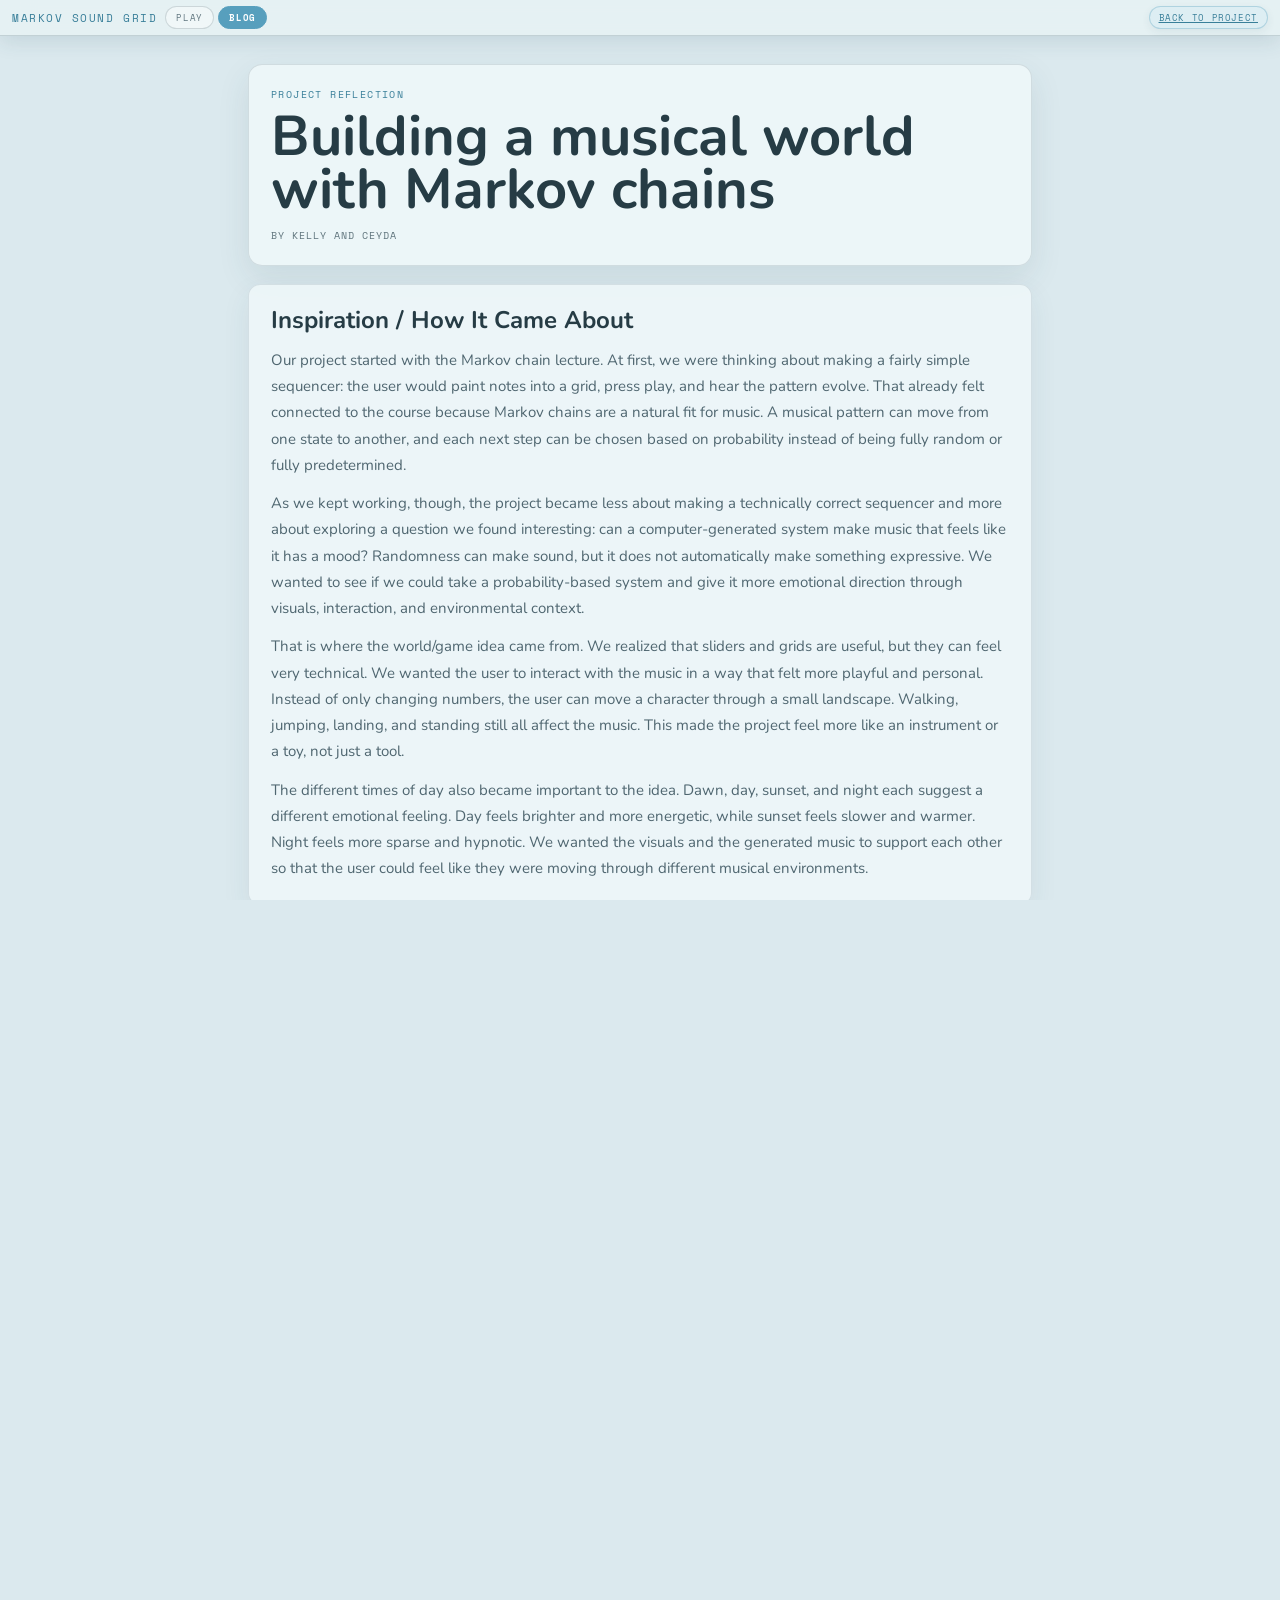
==== blog.html @ ca5027e6 "Blog Section Added" ====
<!DOCTYPE html>
<html lang="en">
<head>
<meta charset="UTF-8">
<meta name="viewport" content="width=device-width, initial-scale=1.0">
<title>Blog | Markov Sound Grid</title>
<link rel="preconnect" href="https://fonts.googleapis.com">
<link rel="preconnect" href="https://fonts.gstatic.com" crossorigin>
<link href="https://fonts.googleapis.com/css2?family=Nunito:wght@600;700;800&family=Space+Mono:wght@400;700&display=swap" rel="stylesheet">
<link rel="stylesheet" href="styles.css">
<style>
  body{min-height:100vh}
  .blog-shell{width:min(820px,100%);margin:0 auto;padding:28px 18px 42px}
  .blog-hero{padding:22px;border:1px solid rgba(36,66,80,.14);border-radius:14px;background:rgba(238,247,249,.92);box-shadow:0 12px 32px rgba(35,75,90,.1)}
  .blog-kicker{font-family:var(--mono);font-size:10px;letter-spacing:.14em;text-transform:uppercase;color:#397f99}
  .blog-hero h1{margin-top:8px;font-size:clamp(30px,6vw,56px);line-height:.95;color:var(--text)}
  .blog-byline{margin-top:12px;font-family:var(--mono);font-size:10px;letter-spacing:.1em;text-transform:uppercase;color:#60757d}
  .blog-layout{margin-top:18px}
  .blog-article{display:grid;gap:14px}
  .blog-card{border:1px solid rgba(36,66,80,.12);border-radius:12px;background:rgba(238,247,249,.9);padding:22px;box-shadow:0 10px 28px rgba(35,75,90,.08)}
  .blog-card h2{font-size:24px;line-height:1.15;color:#263c45;margin-bottom:12px}
  .blog-card p{font-size:15px;line-height:1.75;color:#4f6670;margin-top:12px}
  .blog-card p:first-of-type{margin-top:0}
  .blog-callout{border-left:4px solid var(--accent);padding:13px 15px;margin-top:14px;border-radius:8px;background:rgba(216,117,144,.08);color:#5b5360;font-size:14px;line-height:1.6}
  footer a{color:#397f99;text-decoration:none}
  footer a:hover{text-decoration:underline}
  @media(max-width:760px){
    .blog-shell{padding-top:18px}
    .blog-hero,.blog-card{padding:18px}
  }
</style>
</head>
<body>
<div id="app">
  <header>
    <div class="logo">markov sound grid</div>
    <nav class="top-nav" aria-label="Main navigation">
      <a class="nav-link" href="index.html">play</a>
      <a class="nav-link active" href="blog.html">blog</a>
    </nav>
    <div class="hdr-right">
      <a class="btn soft" href="index.html">back to project</a>
    </div>
  </header>

  <main class="blog-shell">
    <section class="blog-hero">
      <div class="blog-kicker">project reflection</div>
      <h1>Building a musical world with Markov chains</h1>
      <div class="blog-byline">by Kelly and Ceyda</div>
    </section>

    <div class="blog-layout">
      <article class="blog-article">
        <section class="blog-card" id="inspiration">
          <h2>Inspiration / How It Came About</h2>
          <p>Our project started with the Markov chain lecture. At first, we were thinking about making a fairly simple sequencer: the user would paint notes into a grid, press play, and hear the pattern evolve. That already felt connected to the course because Markov chains are a natural fit for music. A musical pattern can move from one state to another, and each next step can be chosen based on probability instead of being fully random or fully predetermined.</p>
          <p>As we kept working, though, the project became less about making a technically correct sequencer and more about exploring a question we found interesting: can a computer-generated system make music that feels like it has a mood? Randomness can make sound, but it does not automatically make something expressive. We wanted to see if we could take a probability-based system and give it more emotional direction through visuals, interaction, and environmental context.</p>
          <p>That is where the world/game idea came from. We realized that sliders and grids are useful, but they can feel very technical. We wanted the user to interact with the music in a way that felt more playful and personal. Instead of only changing numbers, the user can move a character through a small landscape. Walking, jumping, landing, and standing still all affect the music. This made the project feel more like an instrument or a toy, not just a tool.</p>
          <p>The different times of day also became important to the idea. Dawn, day, sunset, and night each suggest a different emotional feeling. Day feels brighter and more energetic, while sunset feels slower and warmer. Night feels more sparse and hypnotic. We wanted the visuals and the generated music to support each other so that the user could feel like they were moving through different musical environments.</p>
        </section>

        <section class="blog-card" id="design">
          <h2>High-Level Design</h2>
          <p>The project is built around two connected systems: a generative music sequencer and a small interactive world. The sequencer is the musical engine. It decides which beats, drum sounds, and notes happen over time. The world is the interaction layer. It gives the user a more physical and visual way to shape the sequencer.</p>
          <p>We planned the project in three main stages. The first stage was building the base sequencer. This included the grids, rows, columns, playhead, drum voices, melodic rows, and the basic probability rules. The second stage was giving the user direct control over the system. We added drawing, erasing, biasing, and sliders for parameters like chaos, density, repeat, and smoothness. The third stage was adding the game world, where movement could become another form of musical input.</p>
          <p>The grid interface is meant to make the logic visible. Each row represents a different sound, such as kick, snare, hi-hat, clap, high melody, or low melody. Each column represents a step in time. When the playhead moves across the grid, the user can see which cells are triggering sound. This was important because generative systems can feel confusing if the user cannot tell why something is happening.</p>
          <p>We also included an interference pattern section because the project uses two grids running at different lengths. Grid A runs at 16 steps, while Grid B can run at a different number of steps. When two patterns move at different rates, they line up in changing ways. This creates rhythmic interference, almost like two waves crossing each other. We wanted the user to see that relationship visually instead of only hearing it.</p>
          <p>The Strudel preview gives another way to understand the musical output. Since Strudel is often used for pattern-based music, showing a small generated note pattern helps connect our visual grid to a more code-based representation of music.</p>
        </section>

        <section class="blog-card" id="implementation">
          <h2>Implementation</h2>
          <p>The main sequencer has two grids. Grid A is the main 16-step grid, and Grid B has a variable length. Each grid stores information about which cells are active, which cells have bias, what pitches are assigned to melodic cells, and how strong each note should be. The rows are tied to musical roles: some are percussion rows, and some are pitched rows.</p>
          <p>The percussion sounds are generated with browser audio. Instead of relying only on pre-recorded loops, the project creates drum-like sounds using oscillators, noise, filters, gain envelopes, and distortion. This gave us more control over the sound palettes. The different kits, like analog, 808, dust, metal, and bit, change the character of the percussion.</p>
          <p>The melodic part uses chord data and pitch sets. Each chord has notes for a pad sound, a high melody scale, and a low melody scale. The chord progression moves using a small transition table. This is one of the places where the Markov chain idea shows up most clearly: each chord has probabilities for what chord might come next. Because of that, the progression has variation, but it still stays within a musical structure.</p>
          <p>The grid evolution is also probability-based. A cell can stay active, turn off, or become active based on parameters like density, repeat, smoothness, chaos, row pull, and bias. Density controls how full the pattern tends to be. Repeat makes active cells more likely to continue. Smoothness helps neighboring cells influence each other, which makes patterns feel less jumpy. Chaos adds randomness so the pattern can keep changing. Bias gives the user a way to push certain areas of the grid without directly forcing every note.</p>
          <p>The game world sits on top of this musical system. The player has a position, velocity, jump state, direction, and movement state. The player's x-position maps to a column in Grid A, and their location in the world maps to a row. When the player moves, the game paints probability into the sequencer. When the player lands, it creates a stronger accent. When the player stands still, nearby notes can slowly fade. This means the character is not just decorative. It is another way of composing.</p>
          <p>The time-of-day system changes both the visuals and the music. Each time of day has its own sky colors, ground colors, environmental effects, and target music settings. When the user switches from dawn to night, for example, the scene changes visually, but the tempo, density, chaos, repeat, and smoothness also shift. This helped us connect the emotional tone of the visuals with the emotional tone of the sound.</p>
        </section>

        <section class="blog-card" id="challenges">
          <h2>Challenges</h2>
          <p>One of the biggest challenges was making random probabilities sound like music instead of noise. A purely random rhythm can become chaotic very quickly. It might be interesting for a few seconds, but it usually does not feel intentional. We had to add enough structure so the system had a sense of rhythm and continuity.</p>
          <p>The repeat and smoothness controls were important for this. Repeat gives the system memory, so it does not completely forget the previous pattern every time it evolves. Smoothness makes nearby cells matter, which helps the pattern feel more connected. The chord system also helped because it kept the melody inside a limited musical world instead of allowing any note at any time.</p>
          <p>Another challenge was deciding how much control the user should have. If the system is too automatic, the user might feel like they are just watching it happen. If the system is too manual, then the Markov chain becomes less meaningful. We tried to keep both sides present. The user can paint, erase, bias, and move through the world, but the system still evolves on its own.</p>
          <p>The game interaction was also tricky to balance. We wanted movement to matter, but we did not want every tiny movement to destroy the rhythm. Walking paints into the grid slowly, landing creates a bigger change, and standing still creates a different kind of change. These different interaction types helped make the game feel connected to the music without making it completely unpredictable.</p>
          <p>Another challenge was making the interface readable. There are a lot of moving parts: two grids, playheads, probability levels, chord names, time-of-day controls, sliders, and the game world. We tried to organize the page so each part had a clear purpose. The grids show the pattern, the interference canvas shows the relationship between the grids, the controls shape the generation, and the world gives the user a playful way to interact.</p>
        </section>

        <section class="blog-card" id="learned">
          <h2>What We Learned</h2>
          <p>This project helped us understand that generative art is not just about randomness. Randomness is useful, but it needs constraints. The more important part is deciding what rules should guide the randomness. In our case, the rules came from rhythm, chord relationships, row roles, probability levels, and user movement.</p>
          <p>We also learned that interaction can make a generative system feel more personal. Even if the computer is deciding many of the exact notes, the user's actions still shape the result. Moving the character around makes the music feel less like something being produced by a machine alone and more like a collaboration between the user and the system.</p>
          <p>Another thing we learned is that visuals can change how generated music feels. The same kind of rhythm can feel different depending on whether the scene looks like dawn, day, sunset, or night. This made us think more about music as part of an environment instead of something separate from the interface.</p>
        </section>

        <section class="blog-card" id="usage">
          <h2>How To Use It / How It Works</h2>
          <p>To use the project, the user can press play to start the sequencer. The two grids will begin moving through their steps, triggering drums and notes based on the active cells. The user can draw on the grid to add notes, erase cells to remove notes, or use bias mode to influence how the pattern evolves.</p>
          <p>The sliders change the overall behavior of the generated music. Tempo controls speed. Chaos controls how unpredictable the evolution is. Density controls how many notes tend to appear. Repeat controls how much the pattern holds onto previous activity. Smoothness controls how connected the changes feel. The B ratio slider changes the length of Grid B, which changes the rhythmic relationship between the two grids. Coupling controls how much the two grids influence each other.</p>
          <p>The user can also interact with the world section using the arrow keys and spacebar. The character can walk left and right and jump. Different areas of the ground correspond to different musical rows. As the character moves, it paints probability into the sequencer. Landing creates stronger musical accents, and standing still can cause nearby sounds to slowly fade away.</p>
          <p>The time-of-day buttons change the atmosphere of the world. Dawn, day, sunset, and night each have different colors and different music settings. This lets the user quickly change the mood of the piece without needing to understand every technical parameter.</p>
        </section>

        <section class="blog-card" id="proud">
          <h2>What We Are Proud Of</h2>
          <p>We are proud that the project became more than a basic sequencer. It turned into an interactive music environment where the visuals, movement, probability, and sound all affect each other. The user is not just pressing play and listening. They can shape the pattern through direct editing and through movement.</p>
          <p>We are also proud of the way the project connects course concepts to something creative. Markov chains can feel abstract when they are only shown as diagrams or transition matrices. In this project, the same idea becomes something the user can hear and see. The probabilities are not just numbers. They become rhythms, melodies, and changes in mood.</p>
          <p>Another part we are proud of is the emotional direction of the project. Even though the music still sometimes sounds computer-generated, it feels more expressive because of the environment around it. The time-of-day system, the chord changes, and the character interaction all help make the generated output feel less mechanical.</p>
          <div class="blog-callout">The part that feels most successful is that the game is not separate from the music. It becomes another way to compose.</div>
        </section>

        <section class="blog-card" id="future">
          <h2>Future Improvements</h2>
          <p>If we had more time, we would want to make the musical generation more sophisticated. The current Markov behavior is useful, but it is still fairly simple. A future version could use more detailed transition data, longer memory, or patterns learned from real music. That said, we would want to approach training data carefully and ethically. If artists' work is used to guide a model, they should be credited, respected, and compensated rather than treated as free data.</p>
          <p>We would also like to make the connection between the player and the music even clearer. For example, the character could collect musical objects, unlock new sounds, or leave visible trails that correspond directly to notes in the grid. The world could have more areas, each with its own musical behavior.</p>
          <p>We could also make the feedback clearer. The interface already shows the playheads and active cells, but it would be helpful to show when a change came from movement, bias, coupling, or the Markov evolution.</p>
        </section>
      </article>
    </div>
  </main>

  <footer>
    <div class="hint">project blog · generative music · markov chains · interactive composition</div>
    <div class="footer-state"><a href="index.html">return to playable grid</a></div>
  </footer>
</div>
</body>
</html>
---- styles.css ----
*,*::before,*::after{box-sizing:border-box;margin:0;padding:0}
:root{
  --bg:#dbe9ee;--surf:rgba(239,247,249,.9);--border:rgba(36,66,80,.18);
  --text:#263c45;--muted:#60757d;--accent:#d87590;--accent-2:#579fbd;
  --green:#4a9d82;--peach:#d99a5f;
  --mono:'Space Mono',monospace;--round:'Nunito',system-ui,sans-serif;
  --c-bd:#579fbd;--c-sd:#4a9d82;--c-hh:#d99a5f;--c-cp:#d87590;--c-mel:#8f8fbc;--c-bass:#6f8f63;
  /* time of day */
  --sky-top:#c8dff2;--sky-bot:#e8f4fb;--ground:#b8d4a0;--ground-dark:#8ab87a;
  --sun-color:#f5c842;--fog:rgba(220,235,245,0.0);
}
html,body{width:100%;height:100%;background:var(--bg);color:var(--text);font-family:var(--round);overflow-x:hidden;}
body{overflow-y:auto;}
#app{display:flex;flex-direction:column;min-height:100vh;}

/* ---- HEADER ---- */
header{display:flex;align-items:center;justify-content:space-between;gap:8px;flex-wrap:wrap;padding:6px 12px;border-bottom:1px solid var(--border);background:rgba(231,241,244,.92);box-shadow:0 6px 20px rgba(35,75,90,.12);flex-shrink:0;backdrop-filter:blur(16px);position:sticky;top:0;z-index:50;}
.logo{font-family:var(--mono);font-size:11px;letter-spacing:.14em;color:#397f99;text-transform:uppercase;white-space:nowrap}
.top-nav{display:flex;align-items:center;gap:4px;margin-right:auto}
.nav-link{font-family:var(--mono);font-size:9px;letter-spacing:.08em;text-transform:uppercase;text-decoration:none;color:#617780;border:1px solid var(--border);background:rgba(247,251,251,.68);border-radius:999px;padding:4px 10px;transition:all .12s}
.nav-link:hover{color:#263c45;border-color:rgba(36,66,80,.3);transform:translateY(-1px)}
.nav-link.active{background:var(--accent-2);border-color:var(--accent-2);color:#fff;font-weight:700}
.hdr-right{display:flex;align-items:center;gap:7px;flex-wrap:wrap}
.pill-group{display:flex;gap:3px}
.pill,.btn{font-family:var(--mono);font-size:9px;letter-spacing:.07em;padding:4px 9px;border:1px solid var(--border);background:rgba(247,251,251,.78);color:#617780;border-radius:999px;cursor:pointer;text-transform:uppercase;transition:all .12s;box-shadow:0 3px 8px rgba(35,75,90,.08)}
.pill:hover,.btn:hover{color:#263c45;border-color:rgba(36,66,80,.3);transform:translateY(-1px)}
.pill.on,.btn.on{background:var(--accent);color:#fff;border-color:var(--accent);font-weight:700}
.btn.soft{background:#ddeef3;color:#397f99;border-color:rgba(87,159,189,.34)}
.btn.warn.on{background:var(--peach);border-color:var(--peach);color:#fff}
.play-control{width:30px;height:24px;padding:0;display:inline-grid;place-items:center;border-color:rgba(74,157,130,.42);background:#e1f1ec}
.play-control::before{content:'';display:block;width:0;height:0;margin-left:2px;border-top:4px solid transparent;border-bottom:4px solid transparent;border-left:8px solid var(--green)}
.play-control.playing{background:var(--green);border-color:var(--green)}
.play-control.playing::before{width:3px;height:10px;margin-left:-6px;border:0;background:#fff;box-shadow:7px 0 0 #fff}
.sep{width:1px;height:16px;background:var(--border)}

/* ---- STATEBAR ---- */
#statebar{display:flex;align-items:center;gap:12px;flex-wrap:wrap;padding:3px 12px;background:rgba(228,239,242,.88);border-bottom:1px solid var(--border);font-family:var(--mono);font-size:9px;letter-spacing:.06em;text-transform:uppercase;color:var(--muted);}
#statebar b{color:#3f8d74}

/* ---- MAIN WRAP (compact vertical budget) ---- */
#wrap{flex:1;padding:8px 12px 2px;display:flex;flex-direction:column;gap:6px;}

/* ---- DUAL GRIDS ---- */
#grids-wrap{display:grid;grid-template-columns:1fr 1fr;gap:6px;flex-shrink:0}
.grid-panel{background:rgba(238,247,249,.88);border:1px solid var(--border);border-radius:8px;padding:7px;backdrop-filter:blur(10px)}
.grid-a-panel{border-color:rgba(87,159,189,.35)}
.grid-b-panel{border-color:rgba(143,143,188,.35)}
.grid-tag{display:flex;align-items:center;gap:6px;margin-bottom:4px;font-family:var(--mono);font-size:9px;letter-spacing:.1em}
.gtag-label{padding:2px 7px;border-radius:999px;font-size:9px}
.gtag-a{background:rgba(87,159,189,.14);color:var(--c-bd);border:1px solid rgba(87,159,189,.3)}
.gtag-b{background:rgba(143,143,188,.14);color:var(--c-mel);border:1px solid rgba(143,143,188,.3)}
.gtag-steps{color:var(--muted);font-size:8px}
canvas{display:block;width:100%;cursor:crosshair;touch-action:none}
#ca,#cb{border-radius:4px}

/* ---- INTERFERENCE ---- */
#int-section{background:rgba(238,247,249,.88);border:1px solid rgba(36,66,80,.14);border-radius:8px;padding:7px;flex-shrink:0}
#int-header{display:flex;align-items:center;gap:8px;margin-bottom:4px;font-family:var(--mono);font-size:9px;letter-spacing:.1em;text-transform:uppercase}
.int-title{color:#263c45;font-weight:700}
#coupling-badge{padding:2px 7px;border:1px solid rgba(74,157,130,.4);color:#3f8d74;background:rgba(74,157,130,.08);border-radius:999px}
#phase-display{margin-left:auto;color:var(--muted)}
#int-canvas{display:block;width:100%;height:64px;border:1px solid var(--border);border-radius:4px}

/* ---- PANEL / CONTROLS ---- */
.panel{flex-shrink:0}
.control-bank{background:rgba(238,247,249,.9);border:1px solid var(--border);backdrop-filter:blur(12px);box-shadow:0 8px 20px rgba(35,75,90,.1);border-radius:8px;padding:8px;display:grid;grid-template-columns:minmax(220px,1fr) minmax(200px,.85fr) minmax(230px,1fr);gap:8px}
.control-section{padding:7px;border:1px solid rgba(36,66,80,.12);background:rgba(228,239,242,.72);border-radius:8px;display:grid;gap:5px;align-content:start}
.section-title{display:flex;align-items:center;justify-content:space-between;font-family:var(--mono);font-size:9px;letter-spacing:.08em;text-transform:uppercase;color:#6d8188}
.section-title span:first-child{color:#263c45;font-weight:700}
.subsection-title{font-family:var(--mono);font-size:8px;letter-spacing:.1em;text-transform:uppercase;color:#6d8188;padding-top:3px;border-top:1px solid rgba(36,66,80,.1);margin-top:1px}
.slider-row{display:grid;grid-template-columns:52px 1fr 36px;align-items:center;gap:7px}
.slider-row label{font-family:var(--mono);font-size:9px;text-transform:uppercase;letter-spacing:.05em;color:var(--muted)}
.val{font-family:var(--mono);font-size:9px;color:#ad5f74;text-align:right}
input[type=range]{-webkit-appearance:none;appearance:none;height:2px;background:rgba(36,66,80,.2);border-radius:999px;outline:none;cursor:pointer}
input[type=range]::-webkit-slider-thumb{-webkit-appearance:none;width:10px;height:10px;background:var(--text);border-radius:50%;cursor:pointer;border:2px solid var(--bg)}

/* ---- ROW PULL ---- */
.pull-item{display:flex;align-items:center;gap:6px;padding:4px 6px;background:rgba(247,251,251,.82);border:1px solid rgba(36,66,80,.12);border-radius:6px}
.pull-item .rp-name{font-family:var(--mono);font-size:11px;font-weight:700;width:22px;flex-shrink:0}
.pull-item .rp-sub{font-size:9px;color:var(--muted);width:34px;flex-shrink:0}
.pull-item input{flex:1;height:2px}
.pull-item .rp-val{font-family:var(--mono);font-size:9px;color:var(--muted);width:30px;text-align:right}

/* ---- CHORD ---- */
#chord-row{display:flex;gap:5px;flex-wrap:wrap}
.chord-pill{font-family:var(--mono);font-size:9px;padding:3px 8px;border:1px solid var(--border);color:var(--muted);background:rgba(247,251,251,.82);border-radius:999px;cursor:default}
.chord-pill.active{border-color:rgba(216,117,144,.5);color:#ad5f74;background:#f4e5ea}
.chord-vals{display:flex;gap:14px;margin-top:1px}
.chord-big .chord-lbl{font-family:var(--mono);font-size:8px;letter-spacing:.1em;text-transform:uppercase;color:var(--muted)}
.chord-big .chord-name{font-family:var(--mono);font-size:17px;font-weight:700;color:#ad5f74;line-height:1.1}
#strudel-box{font-family:var(--mono);font-size:9px;color:#3f8d74;background:rgba(228,239,242,.72);border:1px solid rgba(74,157,130,.2);border-radius:6px;padding:6px;word-break:break-all;line-height:1.45;min-height:24px}

/* ---- FOOTER ---- */
footer{padding:4px 12px;border-top:1px solid var(--border);background:rgba(231,241,244,.92);display:flex;align-items:center;justify-content:space-between;gap:10px;}
.hint,#kit-lbl{font-family:var(--mono);font-size:9px;color:var(--muted);letter-spacing:.04em}
.footer-state{display:flex;gap:12px;font-family:var(--mono);font-size:9px;color:var(--muted)}
#freeze-lbl{text-transform:uppercase;color:#3f8d74}

/* ---- INTRO ---- */
.intro-overlay{position:fixed;inset:0;z-index:100;display:grid;place-items:center;padding:24px;background:rgba(195,217,224,.74);backdrop-filter:blur(12px)}
.intro-overlay.is-hidden{display:none}
.intro-card{width:min(540px,100%);padding:24px;border-radius:8px;background:rgba(239,247,249,.96);border:1px solid rgba(36,66,80,.16);box-shadow:0 24px 70px rgba(35,75,90,.24)}
.intro-kicker{font-family:var(--mono);font-size:10px;letter-spacing:.13em;text-transform:uppercase;color:#397f99}
.intro-card h1{margin-top:8px;font-size:28px;line-height:1.05;color:#263c45}
.intro-card p{margin-top:10px;color:#566d76;font-size:14px;line-height:1.5}
.intro-steps{display:grid;grid-template-columns:repeat(3,1fr);gap:8px;margin:16px 0}
.intro-steps div{padding:10px;border-radius:8px;border:1px solid rgba(36,66,80,.12);background:#e7f0f3}
.intro-steps b{display:block;color:#ad5f74;font-family:var(--mono);font-size:10px;text-transform:uppercase;letter-spacing:.08em}
.intro-steps span{display:block;margin-top:4px;color:#60757d;font-size:12px;line-height:1.35}
.intro-start{width:100%;border:0;border-radius:999px;background:#d87590;color:#fff;font-family:var(--round);font-weight:800;font-size:14px;padding:12px;cursor:pointer;box-shadow:0 10px 22px rgba(126,74,88,.22)}
.intro-start:hover{transform:translateY(-1px)}

/* ---- FOCUS ---- */
.pill:focus-visible,.btn:focus-visible,input:focus-visible{outline:2px solid rgba(87,159,189,.58);outline-offset:2px}

/* ====== GAME SECTION ====== */
#game-section {
  position: relative;
  width: 100%;
  border-radius: 12px;
  overflow: hidden;
  box-shadow: 0 12px 36px rgba(30,60,80,.18), 0 2px 0 rgba(255,255,255,.6) inset;
  border: 1.5px solid rgba(255,255,255,.5);
  flex-shrink: 0;
  margin-bottom: 2px;
}

#game-canvas {
  display: block;
  width: 100%;
  height: min(34vh, 260px);
  max-height: 320px;
  cursor: none;
  touch-action: none;
  image-rendering: pixelated;
}

/* Time of day picker */
#tod-bar {
  position: absolute;
  top: 12px;
  left: 50%;
  transform: translateX(-50%);
  display: flex;
  gap: 6px;
  background: rgba(0,0,0,.18);
  backdrop-filter: blur(12px);
  border: 1px solid rgba(255,255,255,.2);
  border-radius: 999px;
  padding: 4px 8px;
  z-index: 10;
}
.tod-btn {
  font-family: var(--mono);
  font-size: 9px;
  letter-spacing: .08em;
  padding: 3px 10px;
  border: 1px solid rgba(255,255,255,.15);
  background: transparent;
  color: rgba(255,255,255,.7);
  border-radius: 999px;
  cursor: pointer;
  text-transform: uppercase;
  transition: all .15s;
}
.tod-btn:hover { background: rgba(255,255,255,.12); color: #fff; }
.tod-btn.active { background: rgba(255,255,255,.22); color: #fff; border-color: rgba(255,255,255,.4); font-weight: 700; }

/* Game HUD */
#game-hud {
  position: absolute;
  bottom: 10px;
  left: 50%;
  transform: translateX(-50%);
  display: flex;
  gap: 8px;
  align-items: center;
  background: rgba(0,0,0,.22);
  backdrop-filter: blur(10px);
  border: 1px solid rgba(255,255,255,.15);
  border-radius: 999px;
  padding: 4px 10px;
  font-family: var(--mono);
  font-size: 9px;
  color: rgba(255,255,255,.75);
  letter-spacing: .06em;
  z-index: 10;
}
.hud-sep { width: 1px; height: 12px; background: rgba(255,255,255,.2); }
.hud-zone { color: #fff; font-weight: 700; }
.hud-key { display: inline-block; padding: 1px 5px; background: rgba(255,255,255,.12); border: 1px solid rgba(255,255,255,.2); border-radius: 3px; margin: 0 1px; }

/* Zone labels */
#zone-labels {
  position: absolute;
  top: 50px;
  left: 0; right: 0;
  display: flex;
  pointer-events: none;
  z-index: 5;
}

/* Brush indicator */
#brush-indicator {
  position: absolute;
  top: 12px;
  right: 14px;
  font-family: var(--mono);
  font-size: 9px;
  color: rgba(255,255,255,.8);
  background: rgba(0,0,0,.22);
  backdrop-filter: blur(8px);
  border: 1px solid rgba(255,255,255,.15);
  border-radius: 6px;
  padding: 4px 8px;
  letter-spacing: .07em;
  z-index: 10;
}

@media(max-width:900px){
  #grids-wrap{grid-template-columns:1fr}
  .control-bank{grid-template-columns:1fr 1fr}
  #game-canvas{height:min(38vh,220px);max-height:280px}
  #int-canvas{height:56px}
}
@media(max-width:640px){
  .control-bank{grid-template-columns:1fr}
  .intro-steps{grid-template-columns:1fr}
  .intro-card h1{font-size:22px}
  #game-canvas{height:min(32vh,200px);max-height:240px}
  #int-canvas{height:48px}
}
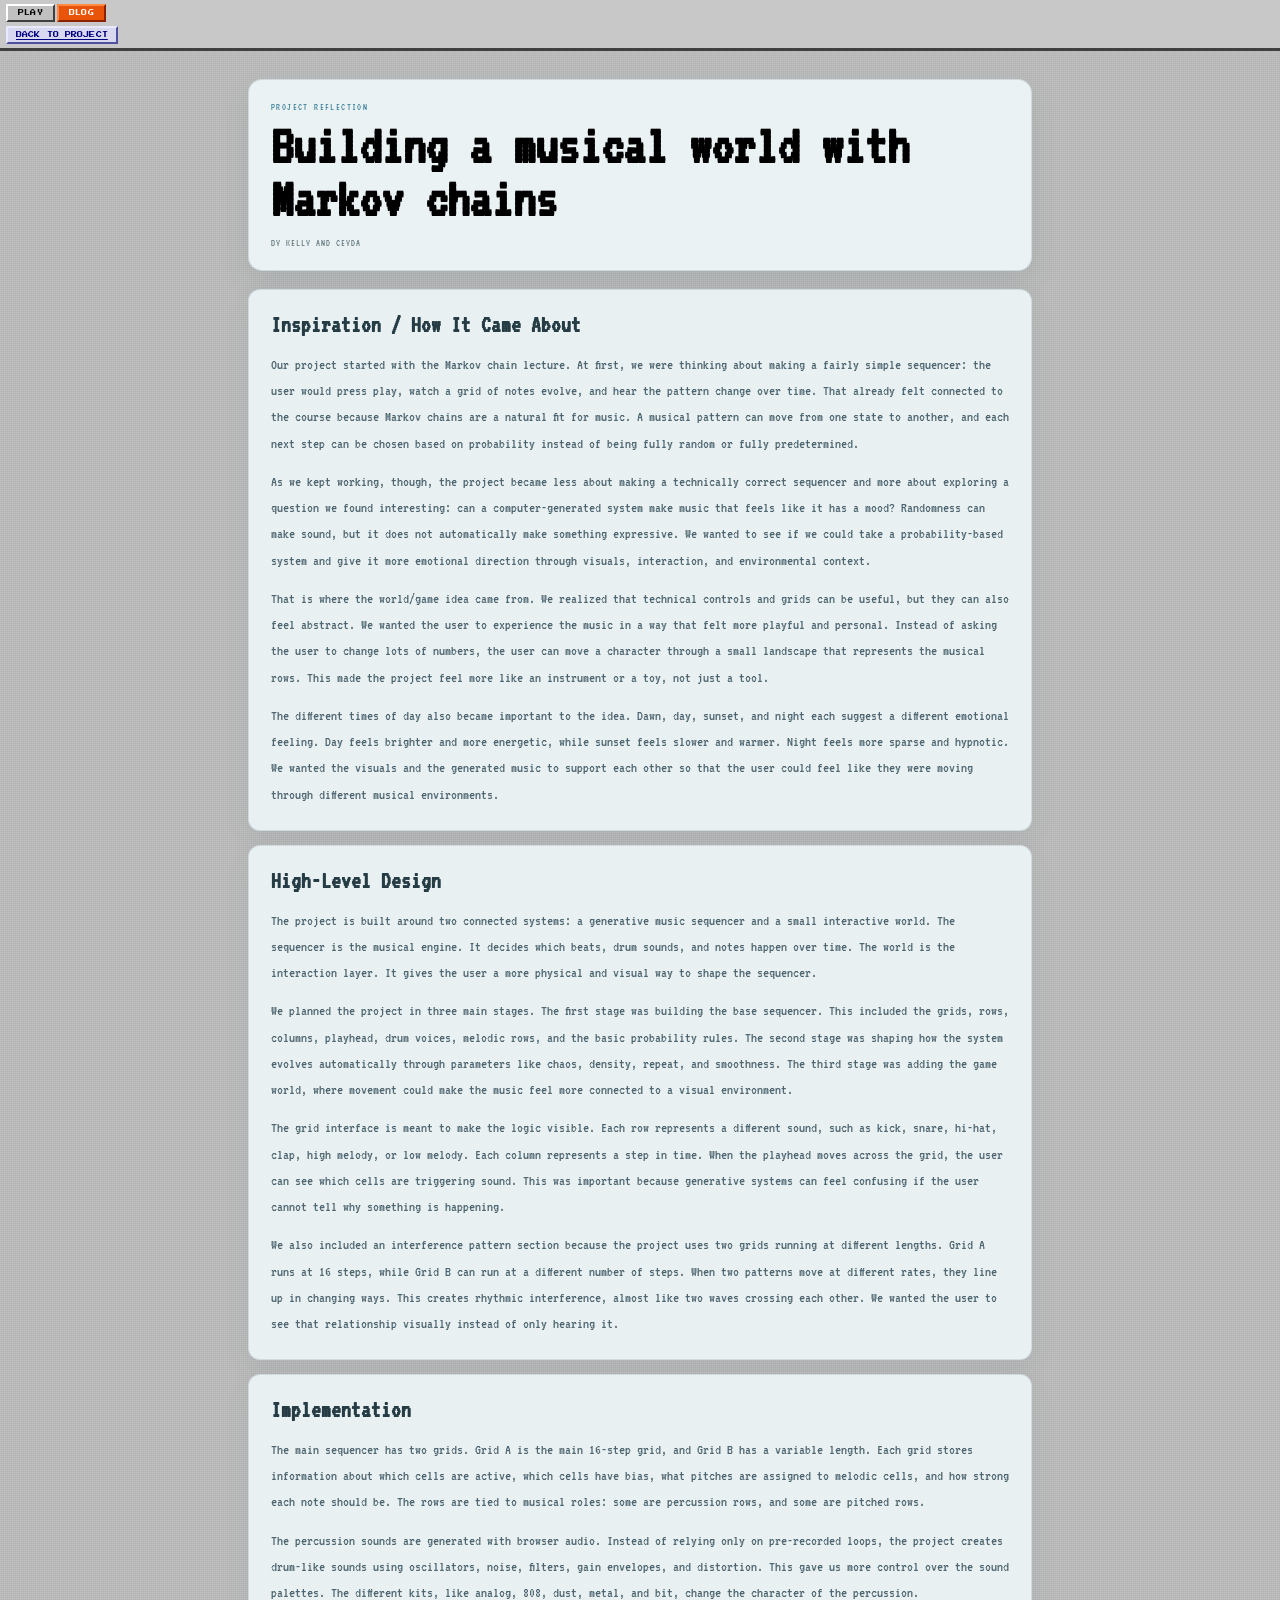
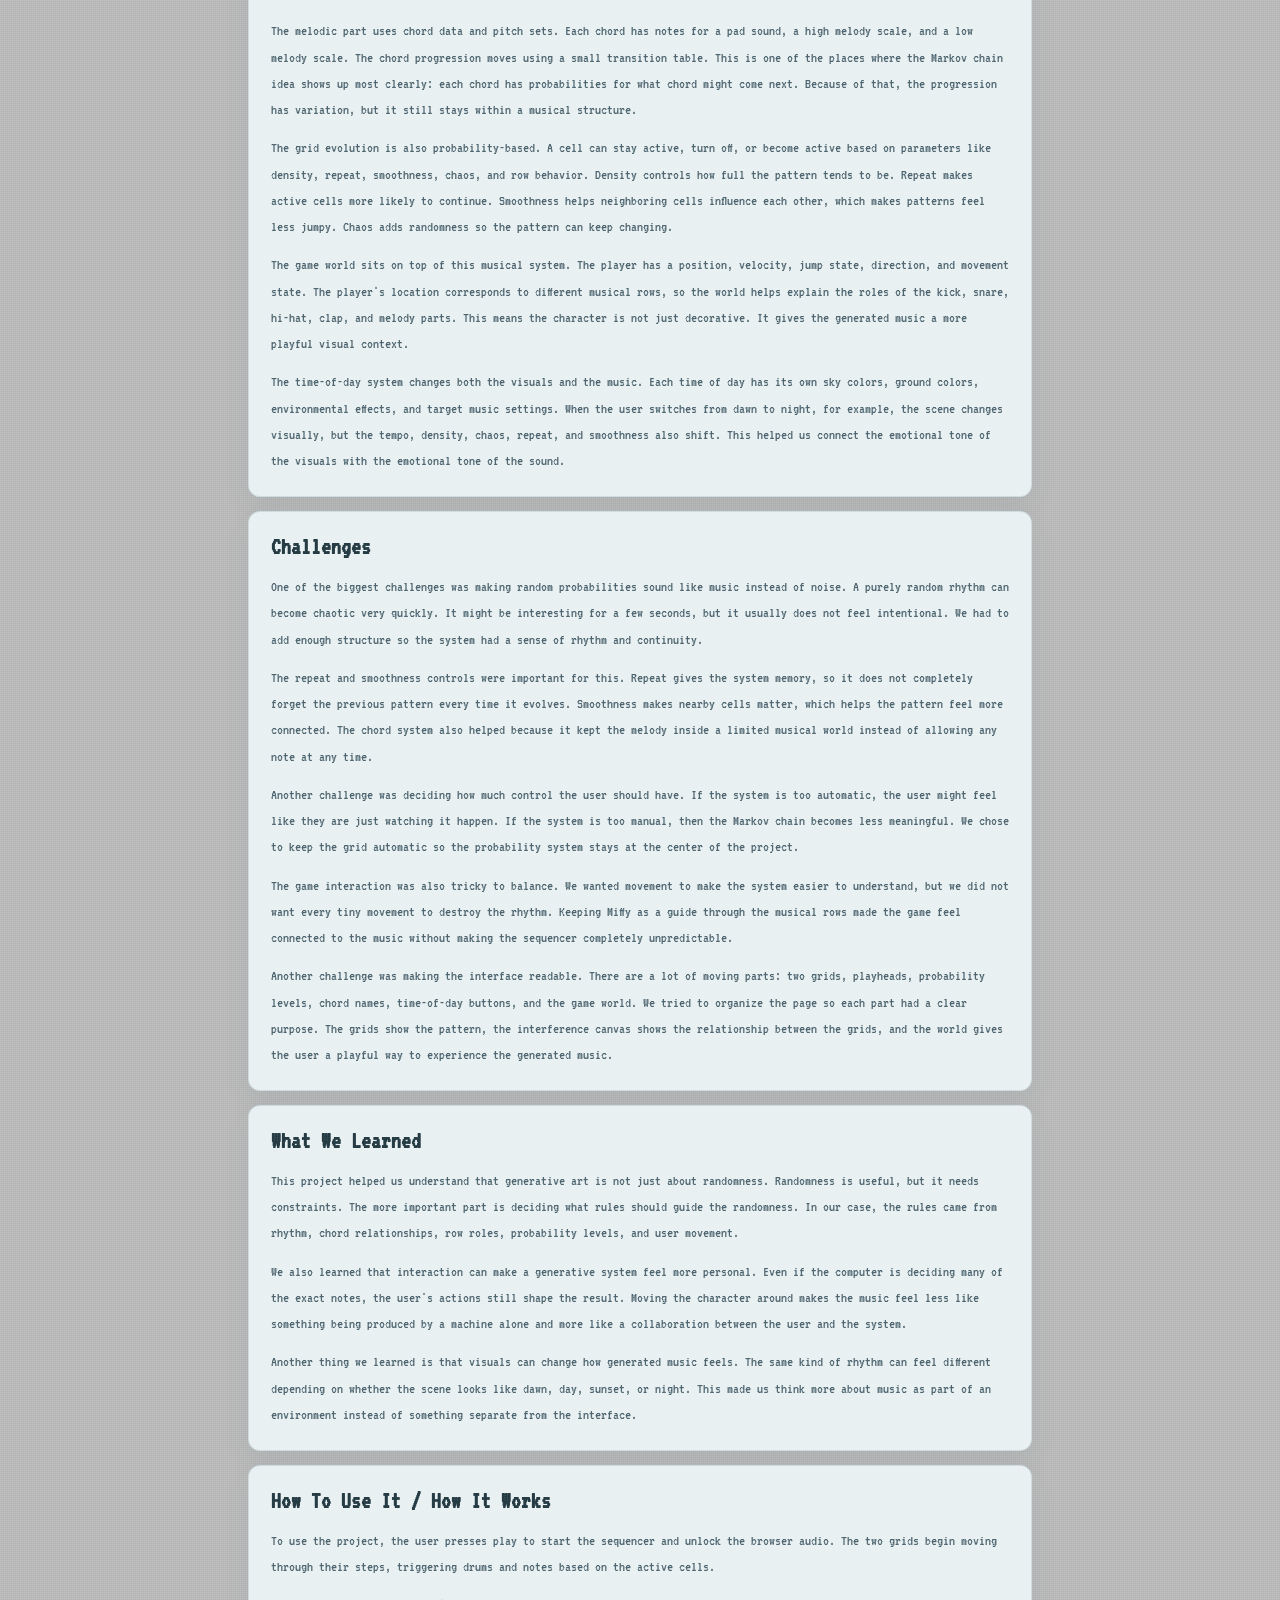
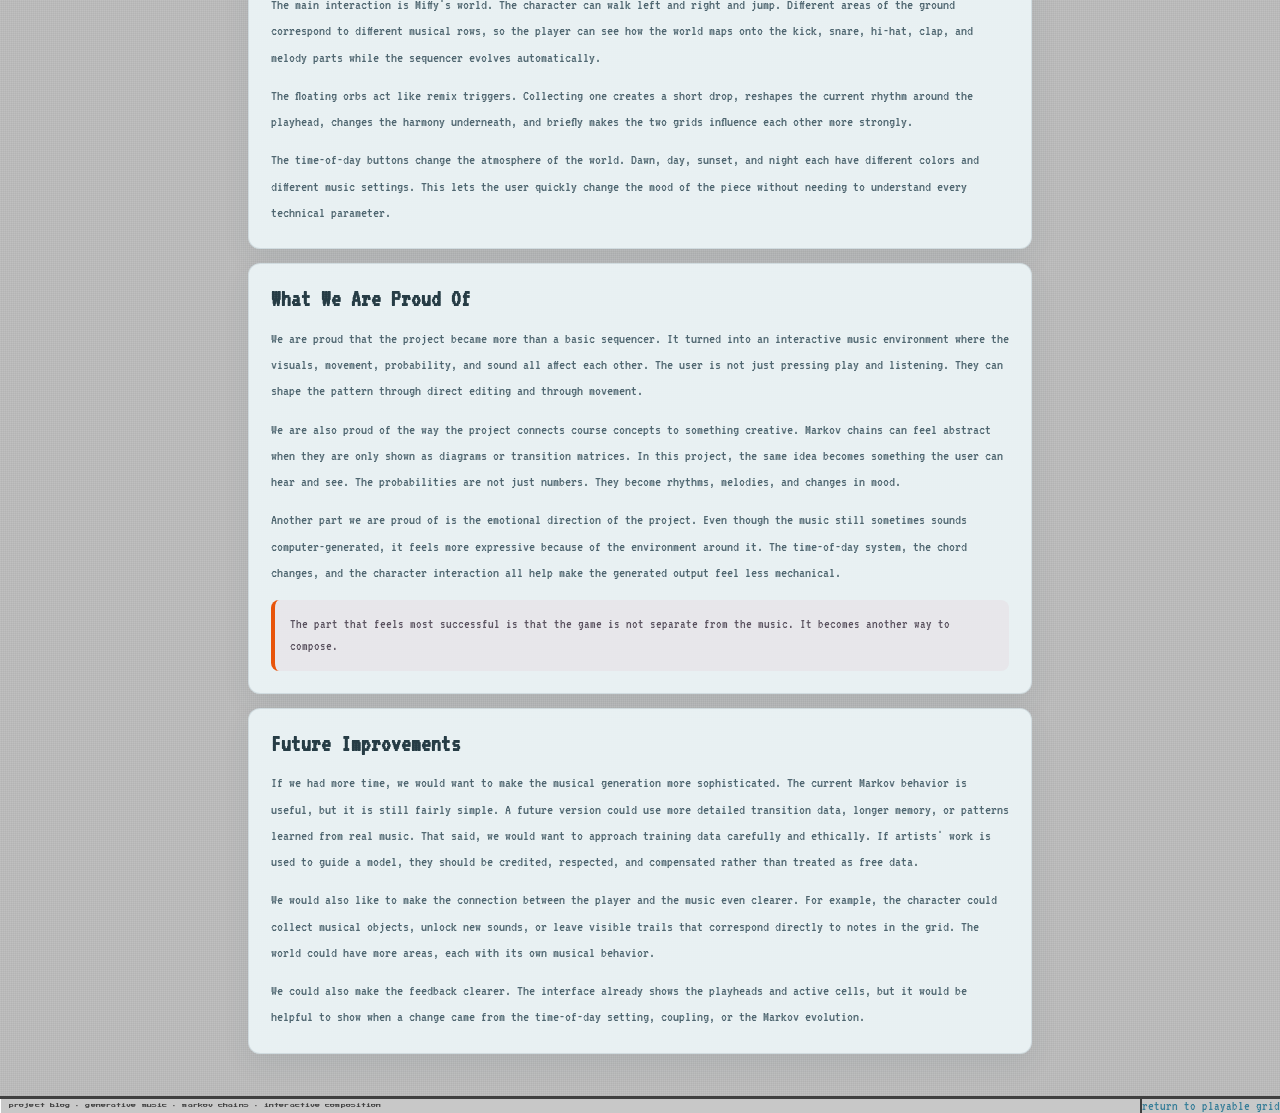
==== commit 5cecdacf: "Simplify game interaction and guide" ====
--- a/blog.html
+++ b/blog.html
@@ -54,19 +54,18 @@
       <article class="blog-article">
         <section class="blog-card" id="inspiration">
           <h2>Inspiration / How It Came About</h2>
-          <p>Our project started with the Markov chain lecture. At first, we were thinking about making a fairly simple sequencer: the user would paint notes into a grid, press play, and hear the pattern evolve. That already felt connected to the course because Markov chains are a natural fit for music. A musical pattern can move from one state to another, and each next step can be chosen based on probability instead of being fully random or fully predetermined.</p>
+          <p>Our project started with the Markov chain lecture. At first, we were thinking about making a fairly simple sequencer: the user would press play, watch a grid of notes evolve, and hear the pattern change over time. That already felt connected to the course because Markov chains are a natural fit for music. A musical pattern can move from one state to another, and each next step can be chosen based on probability instead of being fully random or fully predetermined.</p>
           <p>As we kept working, though, the project became less about making a technically correct sequencer and more about exploring a question we found interesting: can a computer-generated system make music that feels like it has a mood? Randomness can make sound, but it does not automatically make something expressive. We wanted to see if we could take a probability-based system and give it more emotional direction through visuals, interaction, and environmental context.</p>
-          <p>That is where the world/game idea came from. We realized that sliders and grids are useful, but they can feel very technical. We wanted the user to interact with the music in a way that felt more playful and personal. Instead of only changing numbers, the user can move a character through a small landscape. Walking, jumping, landing, and standing still all affect the music. This made the project feel more like an instrument or a toy, not just a tool.</p>
+          <p>That is where the world/game idea came from. We realized that technical controls and grids can be useful, but they can also feel abstract. We wanted the user to experience the music in a way that felt more playful and personal. Instead of asking the user to change lots of numbers, the user can move a character through a small landscape that represents the musical rows. This made the project feel more like an instrument or a toy, not just a tool.</p>
           <p>The different times of day also became important to the idea. Dawn, day, sunset, and night each suggest a different emotional feeling. Day feels brighter and more energetic, while sunset feels slower and warmer. Night feels more sparse and hypnotic. We wanted the visuals and the generated music to support each other so that the user could feel like they were moving through different musical environments.</p>
         </section>
 
         <section class="blog-card" id="design">
           <h2>High-Level Design</h2>
           <p>The project is built around two connected systems: a generative music sequencer and a small interactive world. The sequencer is the musical engine. It decides which beats, drum sounds, and notes happen over time. The world is the interaction layer. It gives the user a more physical and visual way to shape the sequencer.</p>
-          <p>We planned the project in three main stages. The first stage was building the base sequencer. This included the grids, rows, columns, playhead, drum voices, melodic rows, and the basic probability rules. The second stage was giving the user direct control over the system. We added drawing, erasing, biasing, and sliders for parameters like chaos, density, repeat, and smoothness. The third stage was adding the game world, where movement could become another form of musical input.</p>
+          <p>We planned the project in three main stages. The first stage was building the base sequencer. This included the grids, rows, columns, playhead, drum voices, melodic rows, and the basic probability rules. The second stage was shaping how the system evolves automatically through parameters like chaos, density, repeat, and smoothness. The third stage was adding the game world, where movement could make the music feel more connected to a visual environment.</p>
           <p>The grid interface is meant to make the logic visible. Each row represents a different sound, such as kick, snare, hi-hat, clap, high melody, or low melody. Each column represents a step in time. When the playhead moves across the grid, the user can see which cells are triggering sound. This was important because generative systems can feel confusing if the user cannot tell why something is happening.</p>
           <p>We also included an interference pattern section because the project uses two grids running at different lengths. Grid A runs at 16 steps, while Grid B can run at a different number of steps. When two patterns move at different rates, they line up in changing ways. This creates rhythmic interference, almost like two waves crossing each other. We wanted the user to see that relationship visually instead of only hearing it.</p>
-          <p>The Strudel preview gives another way to understand the musical output. Since Strudel is often used for pattern-based music, showing a small generated note pattern helps connect our visual grid to a more code-based representation of music.</p>
         </section>
 
         <section class="blog-card" id="implementation">
@@ -74,8 +73,8 @@
           <p>The main sequencer has two grids. Grid A is the main 16-step grid, and Grid B has a variable length. Each grid stores information about which cells are active, which cells have bias, what pitches are assigned to melodic cells, and how strong each note should be. The rows are tied to musical roles: some are percussion rows, and some are pitched rows.</p>
           <p>The percussion sounds are generated with browser audio. Instead of relying only on pre-recorded loops, the project creates drum-like sounds using oscillators, noise, filters, gain envelopes, and distortion. This gave us more control over the sound palettes. The different kits, like analog, 808, dust, metal, and bit, change the character of the percussion.</p>
           <p>The melodic part uses chord data and pitch sets. Each chord has notes for a pad sound, a high melody scale, and a low melody scale. The chord progression moves using a small transition table. This is one of the places where the Markov chain idea shows up most clearly: each chord has probabilities for what chord might come next. Because of that, the progression has variation, but it still stays within a musical structure.</p>
-          <p>The grid evolution is also probability-based. A cell can stay active, turn off, or become active based on parameters like density, repeat, smoothness, chaos, row pull, and bias. Density controls how full the pattern tends to be. Repeat makes active cells more likely to continue. Smoothness helps neighboring cells influence each other, which makes patterns feel less jumpy. Chaos adds randomness so the pattern can keep changing. Bias gives the user a way to push certain areas of the grid without directly forcing every note.</p>
-          <p>The game world sits on top of this musical system. The player has a position, velocity, jump state, direction, and movement state. The player's x-position maps to a column in Grid A, and their location in the world maps to a row. When the player moves, the game paints probability into the sequencer. When the player lands, it creates a stronger accent. When the player stands still, nearby notes can slowly fade. This means the character is not just decorative. It is another way of composing.</p>
+          <p>The grid evolution is also probability-based. A cell can stay active, turn off, or become active based on parameters like density, repeat, smoothness, chaos, and row behavior. Density controls how full the pattern tends to be. Repeat makes active cells more likely to continue. Smoothness helps neighboring cells influence each other, which makes patterns feel less jumpy. Chaos adds randomness so the pattern can keep changing.</p>
+          <p>The game world sits on top of this musical system. The player has a position, velocity, jump state, direction, and movement state. The player's location corresponds to different musical rows, so the world helps explain the roles of the kick, snare, hi-hat, clap, and melody parts. This means the character is not just decorative. It gives the generated music a more playful visual context.</p>
           <p>The time-of-day system changes both the visuals and the music. Each time of day has its own sky colors, ground colors, environmental effects, and target music settings. When the user switches from dawn to night, for example, the scene changes visually, but the tempo, density, chaos, repeat, and smoothness also shift. This helped us connect the emotional tone of the visuals with the emotional tone of the sound.</p>
         </section>
 
@@ -83,9 +82,9 @@
           <h2>Challenges</h2>
           <p>One of the biggest challenges was making random probabilities sound like music instead of noise. A purely random rhythm can become chaotic very quickly. It might be interesting for a few seconds, but it usually does not feel intentional. We had to add enough structure so the system had a sense of rhythm and continuity.</p>
           <p>The repeat and smoothness controls were important for this. Repeat gives the system memory, so it does not completely forget the previous pattern every time it evolves. Smoothness makes nearby cells matter, which helps the pattern feel more connected. The chord system also helped because it kept the melody inside a limited musical world instead of allowing any note at any time.</p>
-          <p>Another challenge was deciding how much control the user should have. If the system is too automatic, the user might feel like they are just watching it happen. If the system is too manual, then the Markov chain becomes less meaningful. We tried to keep both sides present. The user can paint, erase, bias, and move through the world, but the system still evolves on its own.</p>
-          <p>The game interaction was also tricky to balance. We wanted movement to matter, but we did not want every tiny movement to destroy the rhythm. Walking paints into the grid slowly, landing creates a bigger change, and standing still creates a different kind of change. These different interaction types helped make the game feel connected to the music without making it completely unpredictable.</p>
-          <p>Another challenge was making the interface readable. There are a lot of moving parts: two grids, playheads, probability levels, chord names, time-of-day controls, sliders, and the game world. We tried to organize the page so each part had a clear purpose. The grids show the pattern, the interference canvas shows the relationship between the grids, the controls shape the generation, and the world gives the user a playful way to interact.</p>
+          <p>Another challenge was deciding how much control the user should have. If the system is too automatic, the user might feel like they are just watching it happen. If the system is too manual, then the Markov chain becomes less meaningful. We chose to keep the grid automatic so the probability system stays at the center of the project.</p>
+          <p>The game interaction was also tricky to balance. We wanted movement to make the system easier to understand, but we did not want every tiny movement to destroy the rhythm. Keeping Miffy as a guide through the musical rows made the game feel connected to the music without making the sequencer completely unpredictable.</p>
+          <p>Another challenge was making the interface readable. There are a lot of moving parts: two grids, playheads, probability levels, chord names, time-of-day buttons, and the game world. We tried to organize the page so each part had a clear purpose. The grids show the pattern, the interference canvas shows the relationship between the grids, and the world gives the user a playful way to experience the generated music.</p>
         </section>
 
         <section class="blog-card" id="learned">
@@ -97,9 +96,9 @@
 
         <section class="blog-card" id="usage">
           <h2>How To Use It / How It Works</h2>
-          <p>To use the project, the user can press play to start the sequencer. The two grids will begin moving through their steps, triggering drums and notes based on the active cells. The user can draw on the grid to add notes, erase cells to remove notes, or use bias mode to influence how the pattern evolves.</p>
-          <p>The sliders change the overall behavior of the generated music. Tempo controls speed. Chaos controls how unpredictable the evolution is. Density controls how many notes tend to appear. Repeat controls how much the pattern holds onto previous activity. Smoothness controls how connected the changes feel. The B ratio slider changes the length of Grid B, which changes the rhythmic relationship between the two grids. Coupling controls how much the two grids influence each other.</p>
-          <p>The user can also interact with the world section using the arrow keys and spacebar. The character can walk left and right and jump. Different areas of the ground correspond to different musical rows. As the character moves, it paints probability into the sequencer. Landing creates stronger musical accents, and standing still can cause nearby sounds to slowly fade away.</p>
+          <p>To use the project, the user presses play to start the sequencer and unlock the browser audio. The two grids begin moving through their steps, triggering drums and notes based on the active cells.</p>
+          <p>The main interaction is Miffy's world. The character can walk left and right and jump. Different areas of the ground correspond to different musical rows, so the player can see how the world maps onto the kick, snare, hi-hat, clap, and melody parts while the sequencer evolves automatically.</p>
+          <p>The floating orbs act like remix triggers. Collecting one creates a short drop, reshapes the current rhythm around the playhead, changes the harmony underneath, and briefly makes the two grids influence each other more strongly.</p>
           <p>The time-of-day buttons change the atmosphere of the world. Dawn, day, sunset, and night each have different colors and different music settings. This lets the user quickly change the mood of the piece without needing to understand every technical parameter.</p>
         </section>
 
@@ -115,7 +114,7 @@
           <h2>Future Improvements</h2>
           <p>If we had more time, we would want to make the musical generation more sophisticated. The current Markov behavior is useful, but it is still fairly simple. A future version could use more detailed transition data, longer memory, or patterns learned from real music. That said, we would want to approach training data carefully and ethically. If artists' work is used to guide a model, they should be credited, respected, and compensated rather than treated as free data.</p>
           <p>We would also like to make the connection between the player and the music even clearer. For example, the character could collect musical objects, unlock new sounds, or leave visible trails that correspond directly to notes in the grid. The world could have more areas, each with its own musical behavior.</p>
-          <p>We could also make the feedback clearer. The interface already shows the playheads and active cells, but it would be helpful to show when a change came from movement, bias, coupling, or the Markov evolution.</p>
+          <p>We could also make the feedback clearer. The interface already shows the playheads and active cells, but it would be helpful to show when a change came from the time-of-day setting, coupling, or the Markov evolution.</p>
         </section>
       </article>
     </div>
--- a/styles.css
+++ b/styles.css
@@ -1,232 +1,231 @@
+@import url('https://fonts.googleapis.com/css2?family=VT323&family=Press+Start+2P&display=swap');
+
 *,*::before,*::after{box-sizing:border-box;margin:0;padding:0}
+
 :root{
-  --bg:#dbe9ee;--surf:rgba(239,247,249,.9);--border:rgba(36,66,80,.18);
-  --text:#263c45;--muted:#60757d;--accent:#d87590;--accent-2:#579fbd;
-  --green:#4a9d82;--peach:#d99a5f;
-  --mono:'Space Mono',monospace;--round:'Nunito',system-ui,sans-serif;
-  --c-bd:#579fbd;--c-sd:#4a9d82;--c-hh:#d99a5f;--c-cp:#d87590;--c-mel:#8f8fbc;--c-bass:#6f8f63;
-  /* time of day */
-  --sky-top:#c8dff2;--sky-bot:#e8f4fb;--ground:#b8d4a0;--ground-dark:#8ab87a;
-  --sun-color:#f5c842;--fog:rgba(220,235,245,0.0);
-}
-html,body{width:100%;height:100%;background:var(--bg);color:var(--text);font-family:var(--round);overflow-x:hidden;}
+  --bg:#c0c0c0;
+  --win-bg:#c8c8c8;
+  --text:#000000;
+  --muted:#444444;
+  --accent:#e8540a;
+  --accent-dim:#c44000;
+  --button-face:#c0c0c0;
+  --mono:'VT323',monospace;
+  --pixel:'Press Start 2P',monospace;
+  --c-bd:#4488cc;--c-sd:#44aa66;--c-hh:#cc8822;--c-cp:#cc3355;--c-mel:#8855cc;--c-bass:#336622;
+}
+
+html,body{
+  width:100%;min-height:100%;
+  background:var(--bg);
+  background-image:
+    repeating-linear-gradient(0deg,transparent,transparent 1px,rgba(0,0,0,.03) 1px,rgba(0,0,0,.03) 2px),
+    repeating-linear-gradient(90deg,transparent,transparent 1px,rgba(0,0,0,.03) 1px,rgba(0,0,0,.03) 2px);
+  color:var(--text);font-family:var(--mono);font-size:14px;overflow-x:hidden;
+}
 body{overflow-y:auto;}
 #app{display:flex;flex-direction:column;min-height:100vh;}
 
 /* ---- HEADER ---- */
-header{display:flex;align-items:center;justify-content:space-between;gap:8px;flex-wrap:wrap;padding:6px 12px;border-bottom:1px solid var(--border);background:rgba(231,241,244,.92);box-shadow:0 6px 20px rgba(35,75,90,.12);flex-shrink:0;backdrop-filter:blur(16px);position:sticky;top:0;z-index:50;}
-.logo{font-family:var(--mono);font-size:11px;letter-spacing:.14em;color:#397f99;text-transform:uppercase;white-space:nowrap}
-.top-nav{display:flex;align-items:center;gap:4px;margin-right:auto}
-.nav-link{font-family:var(--mono);font-size:9px;letter-spacing:.08em;text-transform:uppercase;text-decoration:none;color:#617780;border:1px solid var(--border);background:rgba(247,251,251,.68);border-radius:999px;padding:4px 10px;transition:all .12s}
-.nav-link:hover{color:#263c45;border-color:rgba(36,66,80,.3);transform:translateY(-1px)}
-.nav-link.active{background:var(--accent-2);border-color:var(--accent-2);color:#fff;font-weight:700}
-.hdr-right{display:flex;align-items:center;gap:7px;flex-wrap:wrap}
-.pill-group{display:flex;gap:3px}
-.pill,.btn{font-family:var(--mono);font-size:9px;letter-spacing:.07em;padding:4px 9px;border:1px solid var(--border);background:rgba(247,251,251,.78);color:#617780;border-radius:999px;cursor:pointer;text-transform:uppercase;transition:all .12s;box-shadow:0 3px 8px rgba(35,75,90,.08)}
-.pill:hover,.btn:hover{color:#263c45;border-color:rgba(36,66,80,.3);transform:translateY(-1px)}
-.pill.on,.btn.on{background:var(--accent);color:#fff;border-color:var(--accent);font-weight:700}
-.btn.soft{background:#ddeef3;color:#397f99;border-color:rgba(87,159,189,.34)}
-.btn.warn.on{background:var(--peach);border-color:var(--peach);color:#fff}
-.play-control{width:30px;height:24px;padding:0;display:inline-grid;place-items:center;border-color:rgba(74,157,130,.42);background:#e1f1ec}
-.play-control::before{content:'';display:block;width:0;height:0;margin-left:2px;border-top:4px solid transparent;border-bottom:4px solid transparent;border-left:8px solid var(--green)}
-.play-control.playing{background:var(--green);border-color:var(--green)}
-.play-control.playing::before{width:3px;height:10px;margin-left:-6px;border:0;background:#fff;box-shadow:7px 0 0 #fff}
-.sep{width:1px;height:16px;background:var(--border)}
+header{
+  display:flex;flex-direction:column;align-items:stretch;
+  background:var(--win-bg);flex-shrink:0;
+  position:sticky;top:0;z-index:50;
+  border-bottom:3px solid #404040;
+}
+.header-titlebar{
+  padding:3px 8px;
+  background:linear-gradient(90deg,#000080 0%,#1084d0 60%,#000080 100%);
+  color:#fff;font-family:var(--pixel);font-size:7px;letter-spacing:.05em;
+  display:flex;align-items:center;gap:8px;
+}
+.logo{display:none;}
+.top-nav{display:flex;align-items:center;gap:2px;padding:4px 6px 0;}
+.nav-link{
+  font-family:var(--pixel);font-size:6px;letter-spacing:.04em;
+  text-transform:uppercase;text-decoration:none;color:var(--text);
+  padding:4px 10px;background:var(--button-face);
+  border-style:solid;border-width:2px;
+  border-color:#fff #404040 #404040 #fff;
+  display:inline-block;
+}
+.nav-link:hover{background:#d4d0c8;}
+.nav-link.active{background:var(--accent);color:#fff;border-color:#ff8844 #882200 #882200 #ff8844;}
+.hdr-right{display:flex;align-items:center;gap:3px;flex-wrap:wrap;padding:4px 6px;}
+
+/* ---- BUTTONS ---- */
+.pill,.btn{
+  font-family:var(--pixel);font-size:6px;letter-spacing:.02em;
+  padding:4px 8px;background:var(--button-face);color:var(--text);
+  cursor:pointer;text-transform:uppercase;
+  border-style:solid;border-width:2px;
+  border-color:#fff #404040 #404040 #fff;
+  border-radius:0;box-shadow:none;transition:none;white-space:nowrap;
+}
+.pill:hover,.btn:hover{background:#d4d0c8;transform:none;}
+.pill:active,.btn:active{border-color:#404040 #fff #fff #404040;padding:5px 7px 3px 9px;}
+.pill.on,.btn.on{background:var(--accent);color:#fff;border-color:#ff8844 #882200 #882200 #ff8844;}
+.btn.soft{background:#d8d8f0;color:#000080;border-color:#e8e8ff #5050a0 #5050a0 #e8e8ff;}
+.btn.warn.on{background:#884400;color:#ffcc00;border-color:#cc6600 #442200 #442200 #cc6600;}
+.play-control{
+  width:28px;height:22px;padding:0;display:inline-grid;place-items:center;
+  background:#004400;border-color:#00aa00 #002200 #002200 #00aa00;
+}
+.play-control::before{
+  content:'';display:block;width:0;height:0;margin-left:2px;
+  border-top:5px solid transparent;border-bottom:5px solid transparent;border-left:9px solid #00ff00;
+}
+.play-control.playing{background:#660000;border-color:#ff4444 #330000 #330000 #ff4444;}
+.play-control.playing::before{width:4px;height:10px;margin-left:-5px;border:0;background:#ff4444;box-shadow:6px 0 0 #ff4444;}
+.sep{width:2px;height:18px;background:#808080;box-shadow:1px 0 0 #fff;}
+.pill-group{display:flex;gap:2px;}
 
 /* ---- STATEBAR ---- */
-#statebar{display:flex;align-items:center;gap:12px;flex-wrap:wrap;padding:3px 12px;background:rgba(228,239,242,.88);border-bottom:1px solid var(--border);font-family:var(--mono);font-size:9px;letter-spacing:.06em;text-transform:uppercase;color:var(--muted);}
-#statebar b{color:#3f8d74}
-
-/* ---- MAIN WRAP (compact vertical budget) ---- */
-#wrap{flex:1;padding:8px 12px 2px;display:flex;flex-direction:column;gap:6px;}
-
-/* ---- DUAL GRIDS ---- */
-#grids-wrap{display:grid;grid-template-columns:1fr 1fr;gap:6px;flex-shrink:0}
-.grid-panel{background:rgba(238,247,249,.88);border:1px solid var(--border);border-radius:8px;padding:7px;backdrop-filter:blur(10px)}
-.grid-a-panel{border-color:rgba(87,159,189,.35)}
-.grid-b-panel{border-color:rgba(143,143,188,.35)}
-.grid-tag{display:flex;align-items:center;gap:6px;margin-bottom:4px;font-family:var(--mono);font-size:9px;letter-spacing:.1em}
-.gtag-label{padding:2px 7px;border-radius:999px;font-size:9px}
-.gtag-a{background:rgba(87,159,189,.14);color:var(--c-bd);border:1px solid rgba(87,159,189,.3)}
-.gtag-b{background:rgba(143,143,188,.14);color:var(--c-mel);border:1px solid rgba(143,143,188,.3)}
-.gtag-steps{color:var(--muted);font-size:8px}
-canvas{display:block;width:100%;cursor:crosshair;touch-action:none}
-#ca,#cb{border-radius:4px}
+#statebar{
+  display:flex;align-items:stretch;gap:0;flex-wrap:wrap;
+  background:var(--win-bg);border-bottom:2px solid #404040;
+  font-family:var(--pixel);font-size:6px;letter-spacing:.03em;color:var(--text);
+}
+#statebar span{display:flex;align-items:center;padding:3px 8px;border-right:2px solid #404040;border-left:1px solid #fff;}
+#statebar b{color:var(--accent);font-weight:normal;}
+
+/* ---- MAIN WRAP ---- */
+#wrap{flex:1;padding:8px;display:flex;flex-direction:column;gap:10px;align-items:center;}
+#play-layout{
+  width:100%;max-width:1180px;display:grid;grid-template-columns:minmax(220px,280px) minmax(0,1fr);
+  gap:10px;align-items:start;
+}
+#play-stage{min-width:0;display:flex;flex-direction:column;gap:8px;}
+
+/* Game-centered layout (mirrors index inline styles when linking this sheet) */
+#game-section{
+  position:relative;width:100%;margin-left:auto;margin-right:auto;
+  overflow:hidden;flex-shrink:0;border-style:solid;border-width:3px;
+  border-color:#fff #404040 #404040 #fff;
+}
+#game-canvas{
+  display:block;width:100%;height:min(54vh,430px);max-height:460px;cursor:none;touch-action:none;
+  image-rendering:pixelated;image-rendering:crisp-edges;border-top:2px solid #404040;border-bottom:2px solid #fff;
+}
+#sequencer-feedback{
+  width:100%;display:flex;flex-direction:column;gap:8px;opacity:0.92;
+}
+#sequencer-feedback canvas{cursor:default;}
+
+.music-guide-panel{
+  background:var(--win-bg);border-style:solid;border-width:2px;border-color:#fff #404040 #404040 #fff;
+  padding:0 0 8px;max-width:100%;
+  position:sticky;top:74px;
+}
+.music-guide-title{
+  padding:5px 8px;background:linear-gradient(90deg,#2a4a2a,#3d6a3d);font-family:var(--pixel);font-size:6px;letter-spacing:.06em;
+  text-transform:uppercase;color:#fff;border-bottom:2px solid #404040;
+}
+.music-guide-steps{
+  margin:10px 12px 12px 28px;font-family:var(--mono);font-size:13px;color:#333;line-height:1.55;list-style:decimal;
+}
+.music-guide-steps li{margin-bottom:6px;}
+.music-guide-steps strong{color:var(--accent);font-weight:700;}
+.strudel-section{margin:10px 10px 6px;padding-top:8px;border-top:2px solid #404040;box-shadow:0 -1px 0 #fff;}
+.strudel-label{font-family:var(--pixel);font-size:5px;letter-spacing:.06em;text-transform:uppercase;color:var(--muted);margin-bottom:4px;}
+.loading-line{
+  font-family:var(--pixel);font-size:5px;color:var(--muted);letter-spacing:.02em;padding:0 12px 4px;
+}
+
+/* ---- GRID PANELS ---- */
+#grids-wrap{display:grid;grid-template-columns:1fr 1fr;gap:8px;flex-shrink:0;}
+.grid-panel{background:var(--win-bg);border-style:solid;border-width:2px;border-color:#fff #404040 #404040 #fff;padding:0;}
+.grid-tag{display:flex;align-items:center;gap:6px;padding:3px 6px;background:linear-gradient(90deg,#000080,#1084d0);font-family:var(--pixel);font-size:6px;letter-spacing:.04em;}
+.gtag-label{color:#fff;padding:0;border:none;background:none;font-size:6px;}
+.gtag-a{color:#88ccff;}.gtag-b{color:#cc88ff;}
+.gtag-steps{color:rgba(255,255,255,.7);font-size:5px;}
+canvas{display:block;width:100%;cursor:default;touch-action:none;image-rendering:pixelated;}
+#ca,#cb{border-radius:0;}
 
 /* ---- INTERFERENCE ---- */
-#int-section{background:rgba(238,247,249,.88);border:1px solid rgba(36,66,80,.14);border-radius:8px;padding:7px;flex-shrink:0}
-#int-header{display:flex;align-items:center;gap:8px;margin-bottom:4px;font-family:var(--mono);font-size:9px;letter-spacing:.1em;text-transform:uppercase}
-.int-title{color:#263c45;font-weight:700}
-#coupling-badge{padding:2px 7px;border:1px solid rgba(74,157,130,.4);color:#3f8d74;background:rgba(74,157,130,.08);border-radius:999px}
-#phase-display{margin-left:auto;color:var(--muted)}
-#int-canvas{display:block;width:100%;height:64px;border:1px solid var(--border);border-radius:4px}
-
-/* ---- PANEL / CONTROLS ---- */
-.panel{flex-shrink:0}
-.control-bank{background:rgba(238,247,249,.9);border:1px solid var(--border);backdrop-filter:blur(12px);box-shadow:0 8px 20px rgba(35,75,90,.1);border-radius:8px;padding:8px;display:grid;grid-template-columns:minmax(220px,1fr) minmax(200px,.85fr) minmax(230px,1fr);gap:8px}
-.control-section{padding:7px;border:1px solid rgba(36,66,80,.12);background:rgba(228,239,242,.72);border-radius:8px;display:grid;gap:5px;align-content:start}
-.section-title{display:flex;align-items:center;justify-content:space-between;font-family:var(--mono);font-size:9px;letter-spacing:.08em;text-transform:uppercase;color:#6d8188}
-.section-title span:first-child{color:#263c45;font-weight:700}
-.subsection-title{font-family:var(--mono);font-size:8px;letter-spacing:.1em;text-transform:uppercase;color:#6d8188;padding-top:3px;border-top:1px solid rgba(36,66,80,.1);margin-top:1px}
-.slider-row{display:grid;grid-template-columns:52px 1fr 36px;align-items:center;gap:7px}
-.slider-row label{font-family:var(--mono);font-size:9px;text-transform:uppercase;letter-spacing:.05em;color:var(--muted)}
-.val{font-family:var(--mono);font-size:9px;color:#ad5f74;text-align:right}
-input[type=range]{-webkit-appearance:none;appearance:none;height:2px;background:rgba(36,66,80,.2);border-radius:999px;outline:none;cursor:pointer}
-input[type=range]::-webkit-slider-thumb{-webkit-appearance:none;width:10px;height:10px;background:var(--text);border-radius:50%;cursor:pointer;border:2px solid var(--bg)}
+#int-section{background:var(--win-bg);border-style:solid;border-width:2px;border-color:#fff #404040 #404040 #fff;flex-shrink:0;}
+#int-header{display:flex;align-items:center;gap:8px;padding:3px 6px;background:linear-gradient(90deg,#004040,#007070);font-family:var(--pixel);font-size:6px;letter-spacing:.04em;text-transform:uppercase;}
+.int-title{color:#fff;font-weight:normal;}
+#coupling-badge{padding:1px 5px;font-size:5px;border:1px solid #404040;color:#00ffcc;background:#003030;}
+#phase-display{margin-left:auto;color:rgba(255,255,255,.7);font-size:5px;}
+#int-canvas{display:block;width:100%;height:80px;border-top:2px solid #404040;border-left:2px solid #404040;border-right:2px solid #fff;border-bottom:2px solid #fff;image-rendering:pixelated;}
+
+/* ---- CONTROLS ---- */
+.panel{flex-shrink:0;}
+.control-bank{background:var(--win-bg);border-style:solid;border-width:2px;border-color:#fff #404040 #404040 #fff;padding:6px;display:grid;grid-template-columns:minmax(200px,1fr) minmax(180px,.85fr) minmax(210px,1fr);gap:6px;}
+.control-section{border-style:solid;border-width:2px;border-color:#404040 #fff #fff #404040;background:var(--win-bg);display:grid;gap:5px;align-content:start;padding:0;}
+.section-title{display:flex;align-items:center;justify-content:space-between;padding:3px 5px;background:linear-gradient(90deg,#2a2a6a,#4a4a9a);font-family:var(--pixel);font-size:5px;letter-spacing:.04em;text-transform:uppercase;color:#fff;}
+.section-title span:first-child{color:#ffcc66;}
+.subsection-title{font-family:var(--pixel);font-size:5px;letter-spacing:.06em;text-transform:uppercase;color:var(--muted);padding:2px 5px;margin:0 4px;border-top:1px solid #404040;border-bottom:1px solid #fff;}
+.slider-row{display:grid;grid-template-columns:44px 1fr 32px;align-items:center;gap:4px;padding:0 5px;}
+.slider-row label{font-family:var(--pixel);font-size:5px;text-transform:uppercase;letter-spacing:.02em;color:var(--muted);}
+.val{font-family:var(--pixel);font-size:6px;color:var(--accent);text-align:right;}
+input[type=range]{-webkit-appearance:none;appearance:none;height:6px;border-radius:0;outline:none;cursor:pointer;background:#808080;border-top:1px solid #404040;border-left:1px solid #404040;border-right:1px solid #fff;border-bottom:1px solid #fff;}
+input[type=range]::-webkit-slider-thumb{-webkit-appearance:none;width:14px;height:18px;border-radius:0;cursor:pointer;background:var(--button-face);border-top:2px solid #fff;border-left:2px solid #fff;border-right:2px solid #404040;border-bottom:2px solid #404040;}
 
 /* ---- ROW PULL ---- */
-.pull-item{display:flex;align-items:center;gap:6px;padding:4px 6px;background:rgba(247,251,251,.82);border:1px solid rgba(36,66,80,.12);border-radius:6px}
-.pull-item .rp-name{font-family:var(--mono);font-size:11px;font-weight:700;width:22px;flex-shrink:0}
-.pull-item .rp-sub{font-size:9px;color:var(--muted);width:34px;flex-shrink:0}
-.pull-item input{flex:1;height:2px}
-.pull-item .rp-val{font-family:var(--mono);font-size:9px;color:var(--muted);width:30px;text-align:right}
+.pull-item{display:flex;align-items:center;gap:4px;padding:2px 4px;background:var(--win-bg);margin:0 4px;border-top:1px solid #404040;border-left:1px solid #404040;border-right:1px solid #fff;border-bottom:1px solid #fff;}
+.pull-item .rp-name{font-family:var(--pixel);font-size:6px;width:20px;flex-shrink:0;}
+.pull-item .rp-sub{font-family:var(--mono);font-size:11px;color:var(--muted);width:36px;flex-shrink:0;}
+.pull-item input{flex:1;}
+.pull-item .rp-val{font-family:var(--pixel);font-size:5px;color:var(--muted);width:28px;text-align:right;}
 
 /* ---- CHORD ---- */
-#chord-row{display:flex;gap:5px;flex-wrap:wrap}
-.chord-pill{font-family:var(--mono);font-size:9px;padding:3px 8px;border:1px solid var(--border);color:var(--muted);background:rgba(247,251,251,.82);border-radius:999px;cursor:default}
-.chord-pill.active{border-color:rgba(216,117,144,.5);color:#ad5f74;background:#f4e5ea}
-.chord-vals{display:flex;gap:14px;margin-top:1px}
-.chord-big .chord-lbl{font-family:var(--mono);font-size:8px;letter-spacing:.1em;text-transform:uppercase;color:var(--muted)}
-.chord-big .chord-name{font-family:var(--mono);font-size:17px;font-weight:700;color:#ad5f74;line-height:1.1}
-#strudel-box{font-family:var(--mono);font-size:9px;color:#3f8d74;background:rgba(228,239,242,.72);border:1px solid rgba(74,157,130,.2);border-radius:6px;padding:6px;word-break:break-all;line-height:1.45;min-height:24px}
+#chord-row{display:flex;gap:2px;flex-wrap:wrap;padding:0 4px;}
+.chord-pill{font-family:var(--pixel);font-size:5px;padding:2px 5px;border-style:solid;border-width:2px;border-color:#fff #404040 #404040 #fff;color:var(--muted);background:var(--button-face);cursor:default;}
+.chord-pill.active{border-color:#404040 #fff #fff #404040;color:var(--accent);background:#fff0e8;}
+.chord-vals{display:flex;gap:16px;margin:4px;padding:4px;border-top:2px solid #404040;border-left:2px solid #404040;border-right:2px solid #fff;border-bottom:2px solid #fff;}
+.chord-big .chord-lbl{font-family:var(--pixel);font-size:5px;letter-spacing:.06em;text-transform:uppercase;color:var(--muted);}
+.chord-big .chord-name{font-family:var(--pixel);font-size:12px;color:var(--accent);line-height:1.3;margin-top:2px;}
+#strudel-box{font-family:var(--mono);font-size:12px;color:#00ff44;background:#001a00;padding:5px;word-break:break-all;line-height:1.5;min-height:30px;margin:0;border-top:2px solid #404040;border-left:2px solid #404040;border-right:2px solid #fff;border-bottom:2px solid #fff;}
+#loading-status{font-family:var(--pixel);font-size:5px;color:var(--muted);margin:2px 4px;letter-spacing:.02em;}
 
 /* ---- FOOTER ---- */
-footer{padding:4px 12px;border-top:1px solid var(--border);background:rgba(231,241,244,.92);display:flex;align-items:center;justify-content:space-between;gap:10px;}
-.hint,#kit-lbl{font-family:var(--mono);font-size:9px;color:var(--muted);letter-spacing:.04em}
-.footer-state{display:flex;gap:12px;font-family:var(--mono);font-size:9px;color:var(--muted)}
-#freeze-lbl{text-transform:uppercase;color:#3f8d74}
+footer{padding:0;border-top:3px solid #404040;background:var(--win-bg);display:flex;align-items:stretch;gap:0;flex-shrink:0;}
+.hint{font-family:var(--pixel);font-size:5px;color:var(--muted);padding:4px 8px;border-right:2px solid #404040;border-left:1px solid #fff;letter-spacing:.02em;display:flex;align-items:center;flex:1;}
+#kit-lbl{font-family:var(--pixel);font-size:5px;color:var(--muted);letter-spacing:.02em;}
+.footer-state{display:flex;}
+.footer-state span{display:flex;align-items:center;padding:4px 10px;border-right:2px solid #404040;border-left:1px solid #fff;font-family:var(--pixel);font-size:5px;color:var(--muted);}
+#grid-status-lbl{color:var(--accent);text-transform:uppercase;}
 
 /* ---- INTRO ---- */
-.intro-overlay{position:fixed;inset:0;z-index:100;display:grid;place-items:center;padding:24px;background:rgba(195,217,224,.74);backdrop-filter:blur(12px)}
-.intro-overlay.is-hidden{display:none}
-.intro-card{width:min(540px,100%);padding:24px;border-radius:8px;background:rgba(239,247,249,.96);border:1px solid rgba(36,66,80,.16);box-shadow:0 24px 70px rgba(35,75,90,.24)}
-.intro-kicker{font-family:var(--mono);font-size:10px;letter-spacing:.13em;text-transform:uppercase;color:#397f99}
-.intro-card h1{margin-top:8px;font-size:28px;line-height:1.05;color:#263c45}
-.intro-card p{margin-top:10px;color:#566d76;font-size:14px;line-height:1.5}
-.intro-steps{display:grid;grid-template-columns:repeat(3,1fr);gap:8px;margin:16px 0}
-.intro-steps div{padding:10px;border-radius:8px;border:1px solid rgba(36,66,80,.12);background:#e7f0f3}
-.intro-steps b{display:block;color:#ad5f74;font-family:var(--mono);font-size:10px;text-transform:uppercase;letter-spacing:.08em}
-.intro-steps span{display:block;margin-top:4px;color:#60757d;font-size:12px;line-height:1.35}
-.intro-start{width:100%;border:0;border-radius:999px;background:#d87590;color:#fff;font-family:var(--round);font-weight:800;font-size:14px;padding:12px;cursor:pointer;box-shadow:0 10px 22px rgba(126,74,88,.22)}
-.intro-start:hover{transform:translateY(-1px)}
-
-/* ---- FOCUS ---- */
-.pill:focus-visible,.btn:focus-visible,input:focus-visible{outline:2px solid rgba(87,159,189,.58);outline-offset:2px}
-
-/* ====== GAME SECTION ====== */
-#game-section {
-  position: relative;
-  width: 100%;
-  border-radius: 12px;
-  overflow: hidden;
-  box-shadow: 0 12px 36px rgba(30,60,80,.18), 0 2px 0 rgba(255,255,255,.6) inset;
-  border: 1.5px solid rgba(255,255,255,.5);
-  flex-shrink: 0;
-  margin-bottom: 2px;
-}
-
-#game-canvas {
-  display: block;
-  width: 100%;
-  height: min(34vh, 260px);
-  max-height: 320px;
-  cursor: none;
-  touch-action: none;
-  image-rendering: pixelated;
-}
-
-/* Time of day picker */
-#tod-bar {
-  position: absolute;
-  top: 12px;
-  left: 50%;
-  transform: translateX(-50%);
-  display: flex;
-  gap: 6px;
-  background: rgba(0,0,0,.18);
-  backdrop-filter: blur(12px);
-  border: 1px solid rgba(255,255,255,.2);
-  border-radius: 999px;
-  padding: 4px 8px;
-  z-index: 10;
-}
-.tod-btn {
-  font-family: var(--mono);
-  font-size: 9px;
-  letter-spacing: .08em;
-  padding: 3px 10px;
-  border: 1px solid rgba(255,255,255,.15);
-  background: transparent;
-  color: rgba(255,255,255,.7);
-  border-radius: 999px;
-  cursor: pointer;
-  text-transform: uppercase;
-  transition: all .15s;
-}
-.tod-btn:hover { background: rgba(255,255,255,.12); color: #fff; }
-.tod-btn.active { background: rgba(255,255,255,.22); color: #fff; border-color: rgba(255,255,255,.4); font-weight: 700; }
-
-/* Game HUD */
-#game-hud {
-  position: absolute;
-  bottom: 10px;
-  left: 50%;
-  transform: translateX(-50%);
-  display: flex;
-  gap: 8px;
-  align-items: center;
-  background: rgba(0,0,0,.22);
-  backdrop-filter: blur(10px);
-  border: 1px solid rgba(255,255,255,.15);
-  border-radius: 999px;
-  padding: 4px 10px;
-  font-family: var(--mono);
-  font-size: 9px;
-  color: rgba(255,255,255,.75);
-  letter-spacing: .06em;
-  z-index: 10;
-}
-.hud-sep { width: 1px; height: 12px; background: rgba(255,255,255,.2); }
-.hud-zone { color: #fff; font-weight: 700; }
-.hud-key { display: inline-block; padding: 1px 5px; background: rgba(255,255,255,.12); border: 1px solid rgba(255,255,255,.2); border-radius: 3px; margin: 0 1px; }
-
-/* Zone labels */
-#zone-labels {
-  position: absolute;
-  top: 50px;
-  left: 0; right: 0;
-  display: flex;
-  pointer-events: none;
-  z-index: 5;
-}
-
-/* Brush indicator */
-#brush-indicator {
-  position: absolute;
-  top: 12px;
-  right: 14px;
-  font-family: var(--mono);
-  font-size: 9px;
-  color: rgba(255,255,255,.8);
-  background: rgba(0,0,0,.22);
-  backdrop-filter: blur(8px);
-  border: 1px solid rgba(255,255,255,.15);
-  border-radius: 6px;
-  padding: 4px 8px;
-  letter-spacing: .07em;
-  z-index: 10;
-}
-
+.intro-overlay{position:fixed;inset:0;z-index:100;display:grid;place-items:center;padding:24px;background:rgba(0,0,128,.6);}
+.intro-overlay.is-hidden{display:none;}
+.intro-card{width:min(520px,100%);background:var(--win-bg);border-style:solid;border-width:3px;border-color:#fff #404040 #404040 #fff;box-shadow:4px 4px 0 #000;}
+.intro-card-titlebar{padding:4px 8px;background:linear-gradient(90deg,#000080,#1084d0);color:#fff;font-family:var(--pixel);font-size:7px;letter-spacing:.05em;display:flex;align-items:center;gap:6px;}
+.intro-card-body{padding:14px;}
+.intro-kicker{font-family:var(--pixel);font-size:6px;letter-spacing:.1em;text-transform:uppercase;color:var(--accent);margin-bottom:6px;}
+.intro-card h1{font-family:var(--pixel);font-size:9px;line-height:1.8;color:var(--text);margin-bottom:8px;}
+.intro-card p{font-family:var(--mono);font-size:13px;color:#333;line-height:1.5;margin-bottom:10px;}
+.intro-steps{display:grid;grid-template-columns:repeat(3,1fr);gap:5px;margin:8px 0 12px;}
+.intro-steps div{padding:7px;background:#fff;border-top:2px solid #404040;border-left:2px solid #404040;border-right:2px solid #fff;border-bottom:2px solid #fff;}
+.intro-steps b{display:block;color:var(--accent);font-family:var(--pixel);font-size:5px;text-transform:uppercase;letter-spacing:.06em;margin-bottom:3px;}
+.intro-steps span{display:block;font-family:var(--mono);font-size:11px;color:#555;line-height:1.35;}
+.intro-start{width:100%;border-radius:0;border-style:solid;border-width:2px;border-color:#ff8844 #882200 #882200 #ff8844;background:var(--accent);color:#fff;font-family:var(--pixel);font-size:7px;padding:10px;cursor:pointer;letter-spacing:.05em;}
+.intro-start:hover{background:var(--accent-dim);}
+.pill:focus-visible,.btn:focus-visible,input:focus-visible{outline:2px dotted #000;outline-offset:1px;}
+
+/* ====== GAME ====== */
+#game-title-bar{padding:3px 6px;background:linear-gradient(90deg,#600000,#c83000,#600000);color:#fff;font-family:var(--pixel);font-size:6px;letter-spacing:.06em;display:flex;align-items:center;justify-content:space-between;}
+#tod-bar{position:absolute;top:32px;left:6px;display:flex;gap:2px;z-index:10;}
+.tod-btn{font-family:var(--pixel);font-size:5px;letter-spacing:.04em;padding:3px 7px;background:rgba(0,0,0,.72);color:rgba(255,255,255,.85);border-style:solid;border-width:2px;border-color:rgba(255,255,255,.35) rgba(0,0,0,.6) rgba(0,0,0,.6) rgba(255,255,255,.35);cursor:pointer;text-transform:uppercase;}
+.tod-btn:hover{background:rgba(40,20,0,.85);color:#fff;}
+.tod-btn.active{background:var(--accent);color:#fff;border-color:#ff8844 #882200 #882200 #ff8844;}
+#game-hud{position:absolute;bottom:6px;left:50%;transform:translateX(-50%);display:flex;gap:0;align-items:stretch;background:rgba(0,0,0,.82);border-style:solid;border-width:2px;border-color:rgba(255,255,255,.3) rgba(0,0,0,.5) rgba(0,0,0,.5) rgba(255,255,255,.3);font-family:var(--pixel);font-size:5px;color:rgba(255,255,255,.85);letter-spacing:.04em;z-index:10;white-space:nowrap;}
+#game-hud > span{padding:4px 7px;border-right:1px solid rgba(255,255,255,.15);display:flex;align-items:center;}
+.hud-sep{display:none;}
+.hud-zone{color:#ffaa44;}
+.hud-key{display:inline-block;padding:0 3px;background:rgba(255,255,255,.15);border:1px solid rgba(255,255,255,.3);margin:0 1px;}
 @media(max-width:900px){
+  #play-layout{grid-template-columns:1fr;max-width:min(920px,100%);}
+  .music-guide-panel{position:static;}
   #grids-wrap{grid-template-columns:1fr}
-  .control-bank{grid-template-columns:1fr 1fr}
-  #game-canvas{height:min(38vh,220px);max-height:280px}
-  #int-canvas{height:56px}
+  #game-canvas{height:min(40vh,280px);max-height:340px;}
+  #int-canvas{height:56px;}
 }
 @media(max-width:640px){
-  .control-bank{grid-template-columns:1fr}
   .intro-steps{grid-template-columns:1fr}
-  .intro-card h1{font-size:22px}
-  #game-canvas{height:min(32vh,200px);max-height:240px}
-  #int-canvas{height:48px}
+  .intro-card h1{font-size:7px}
+  #game-canvas{height:min(36vh,260px);max-height:300px;}
+  #int-canvas{height:48px;}
 }
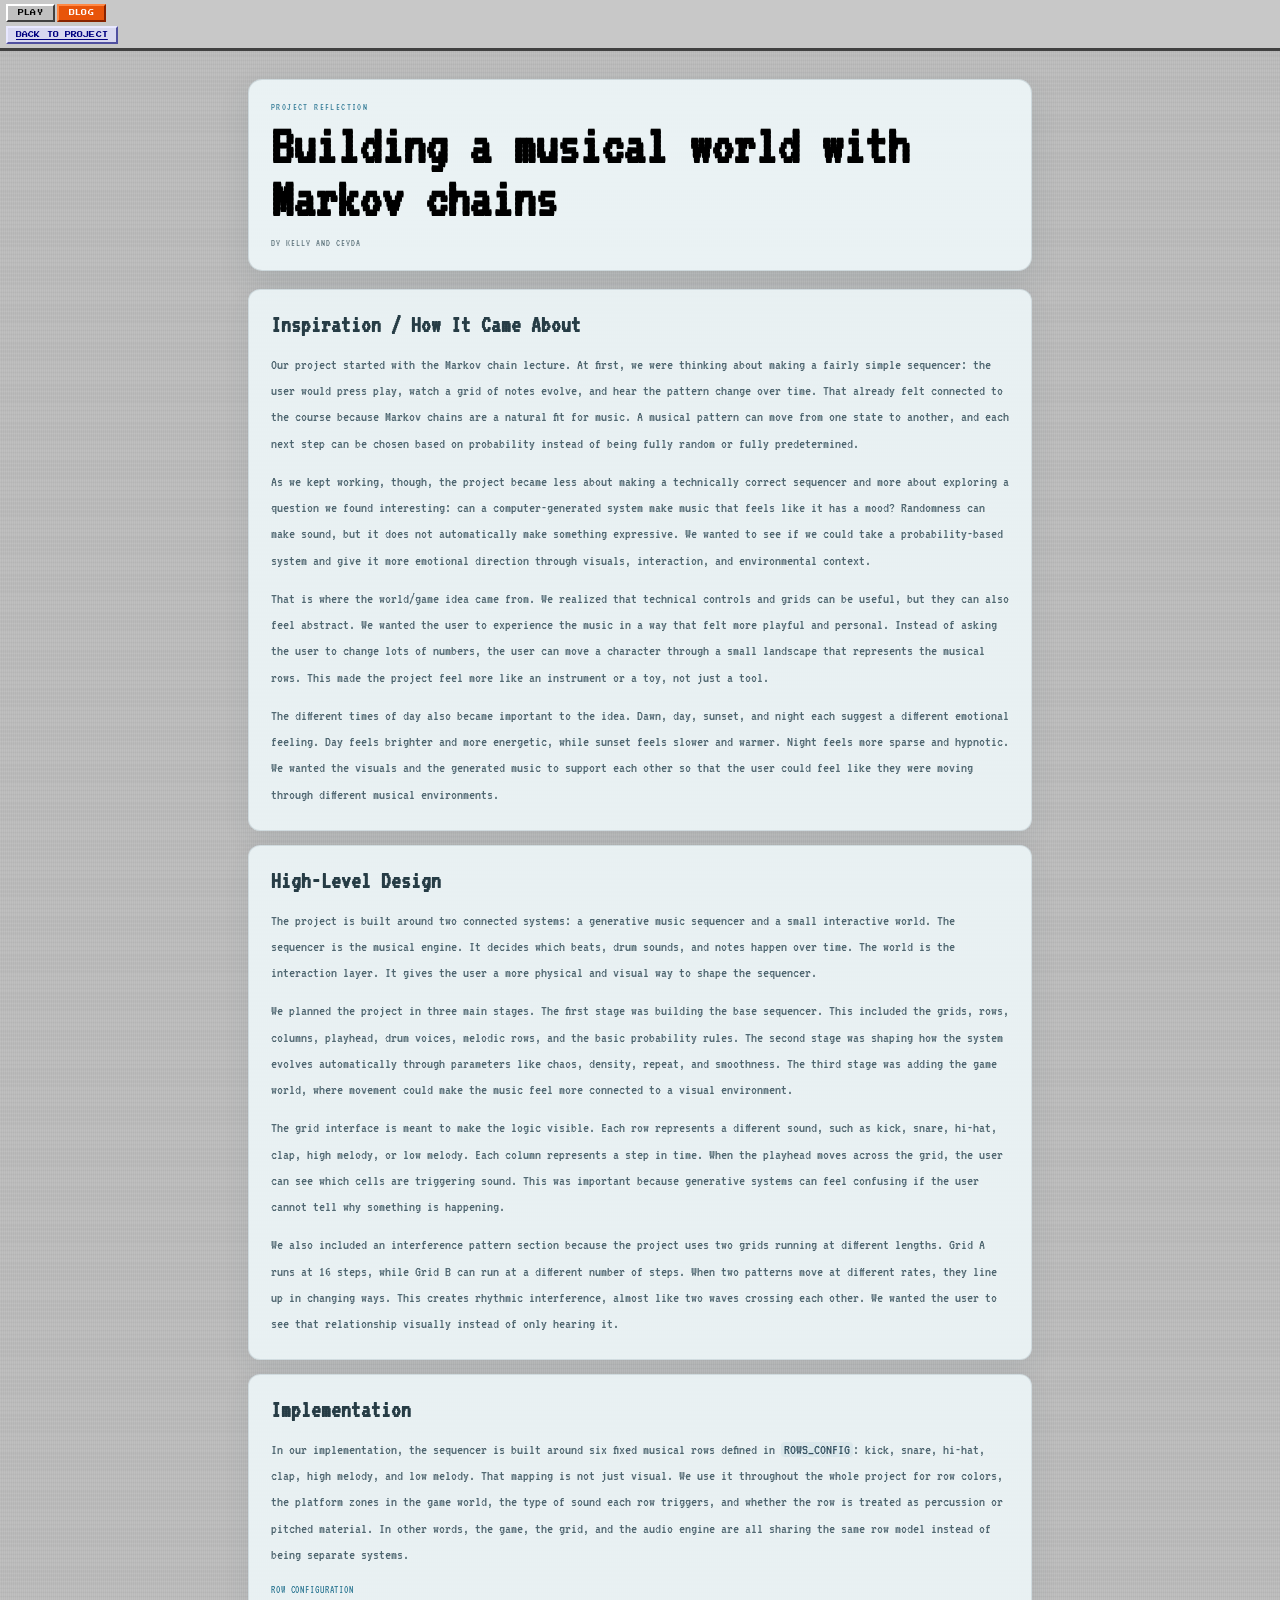
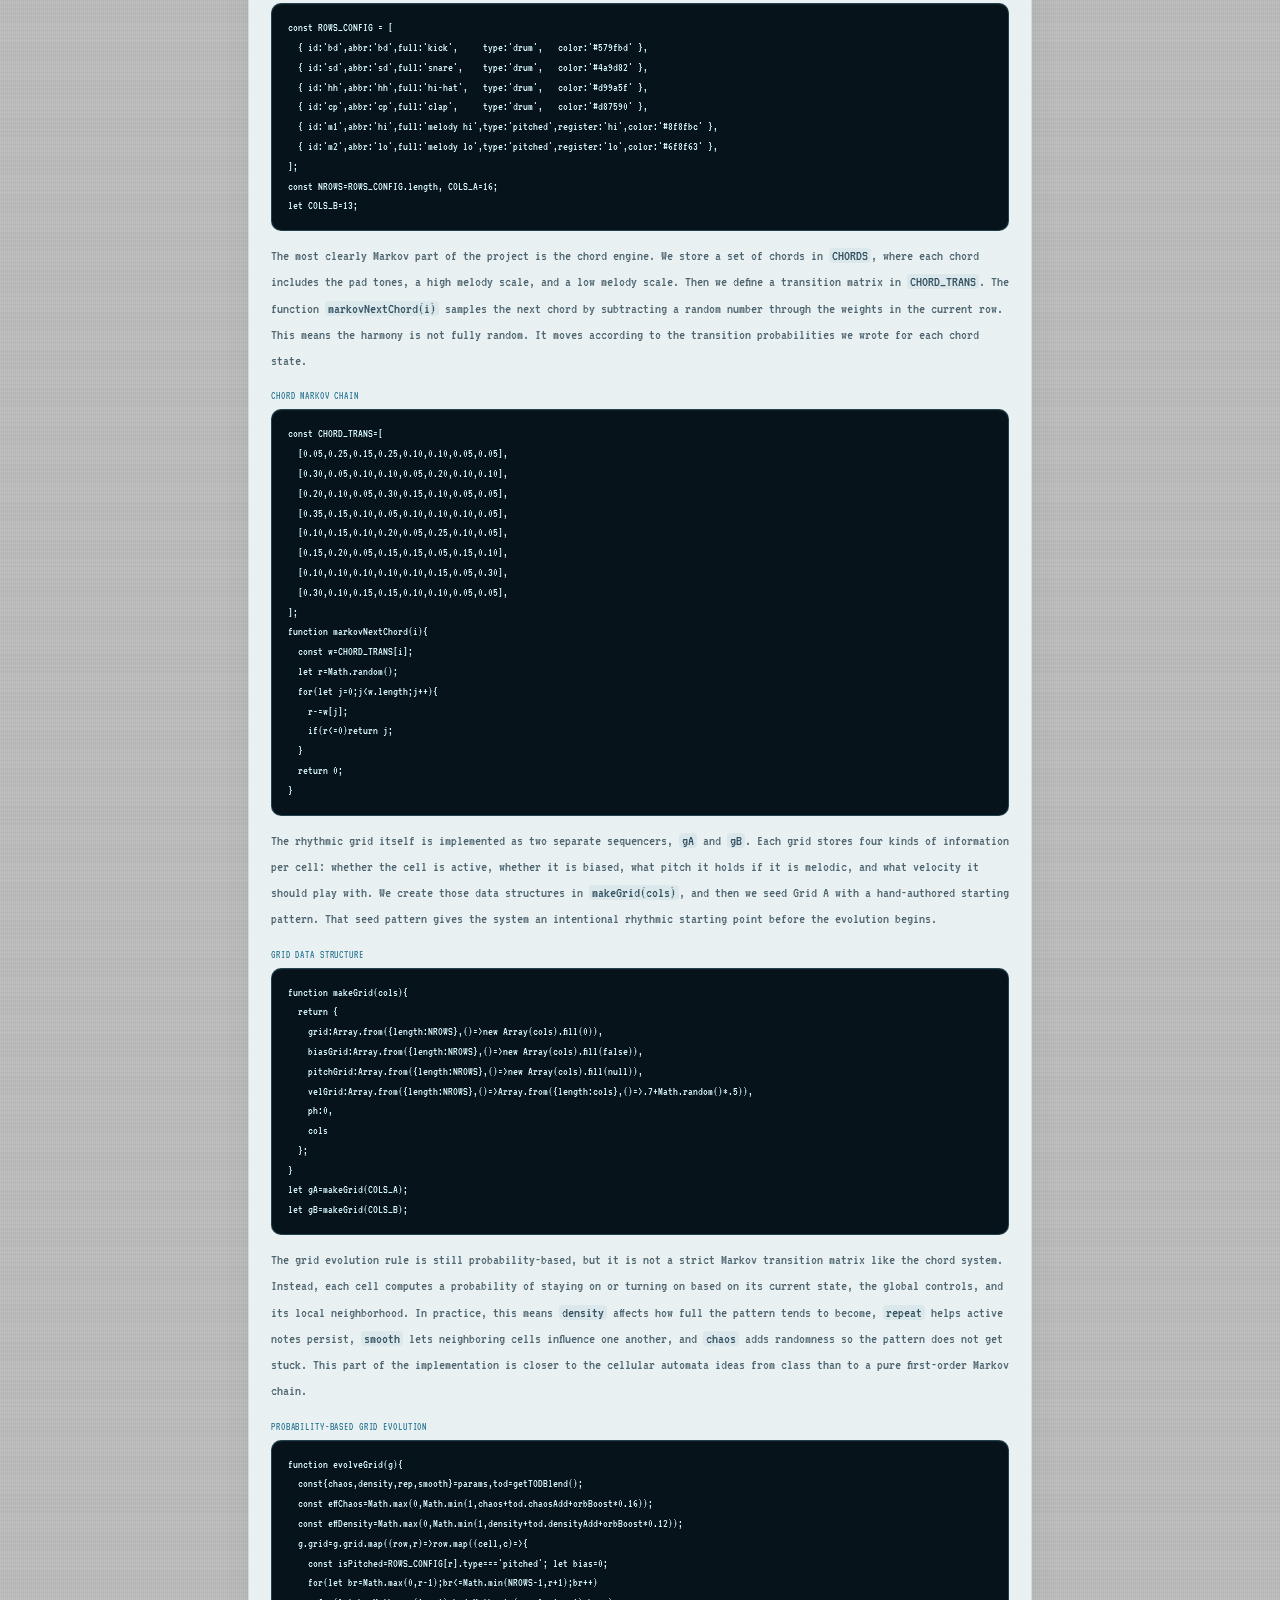
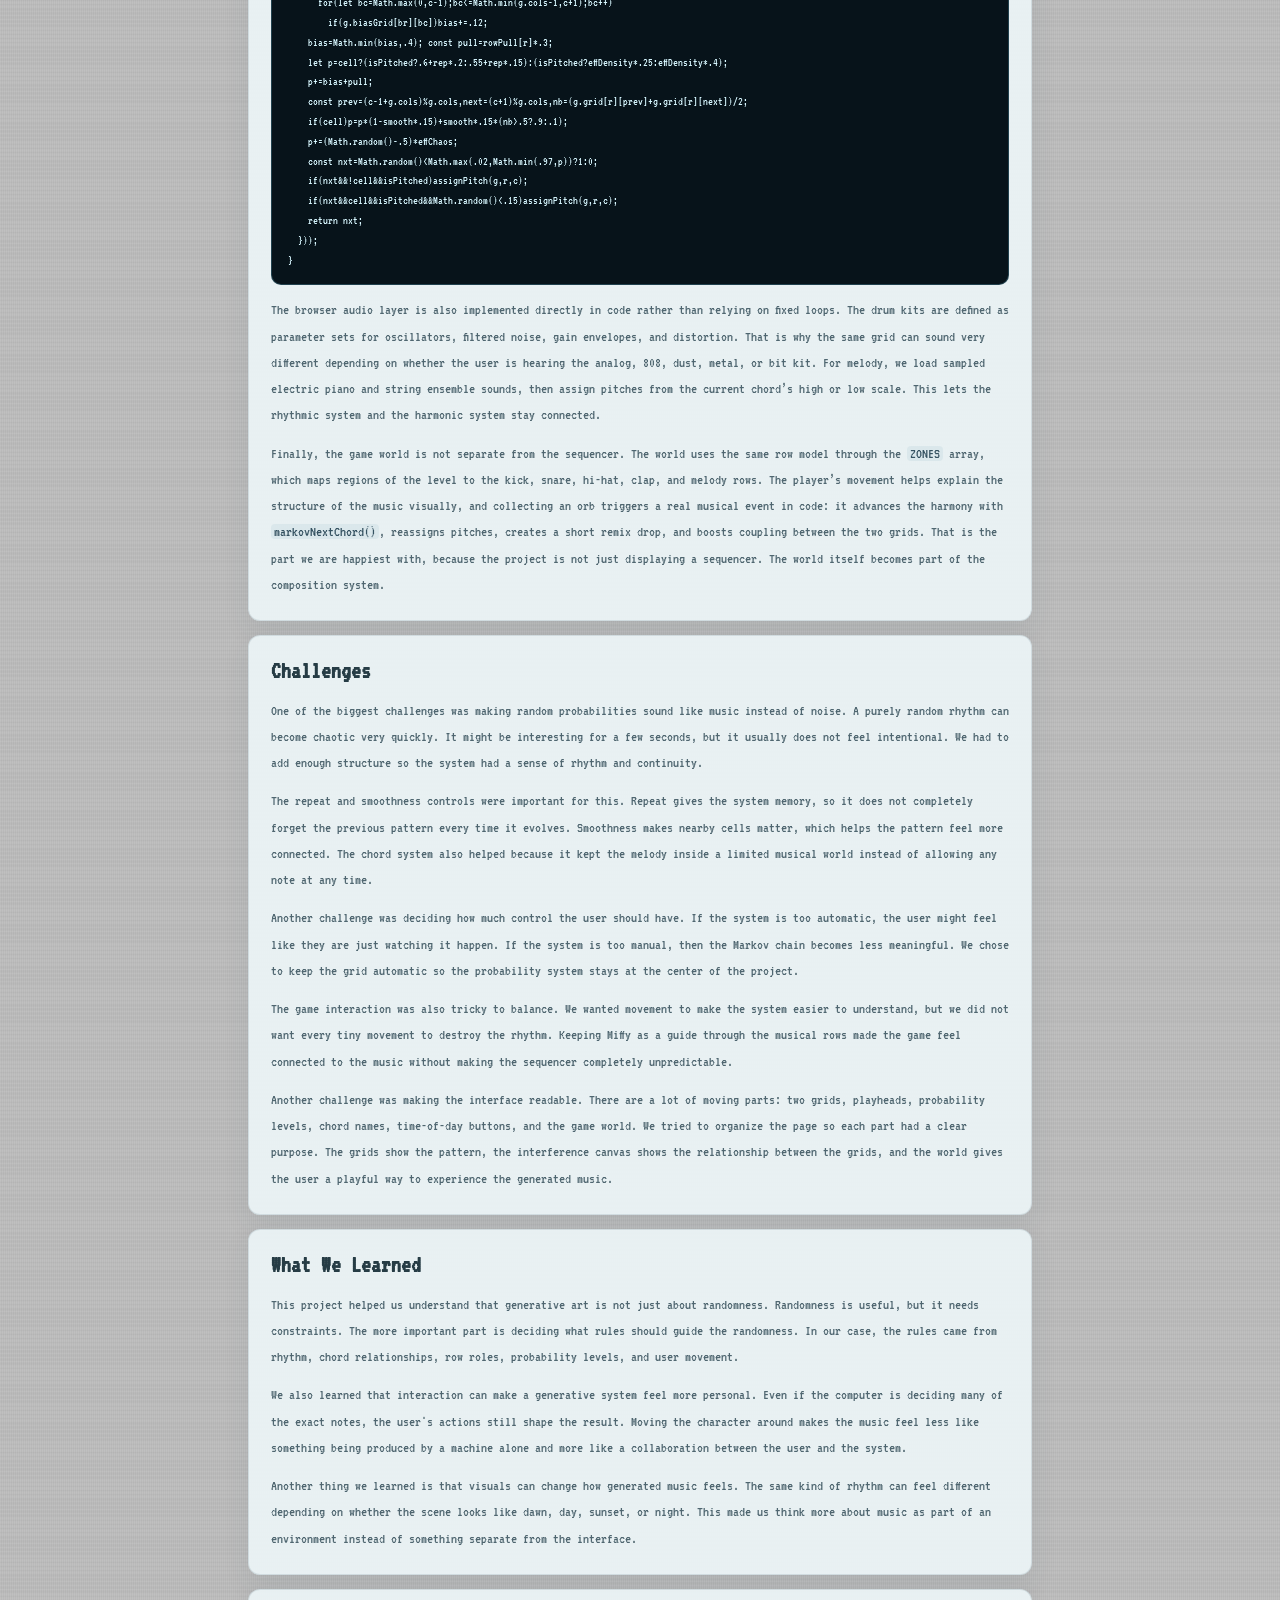
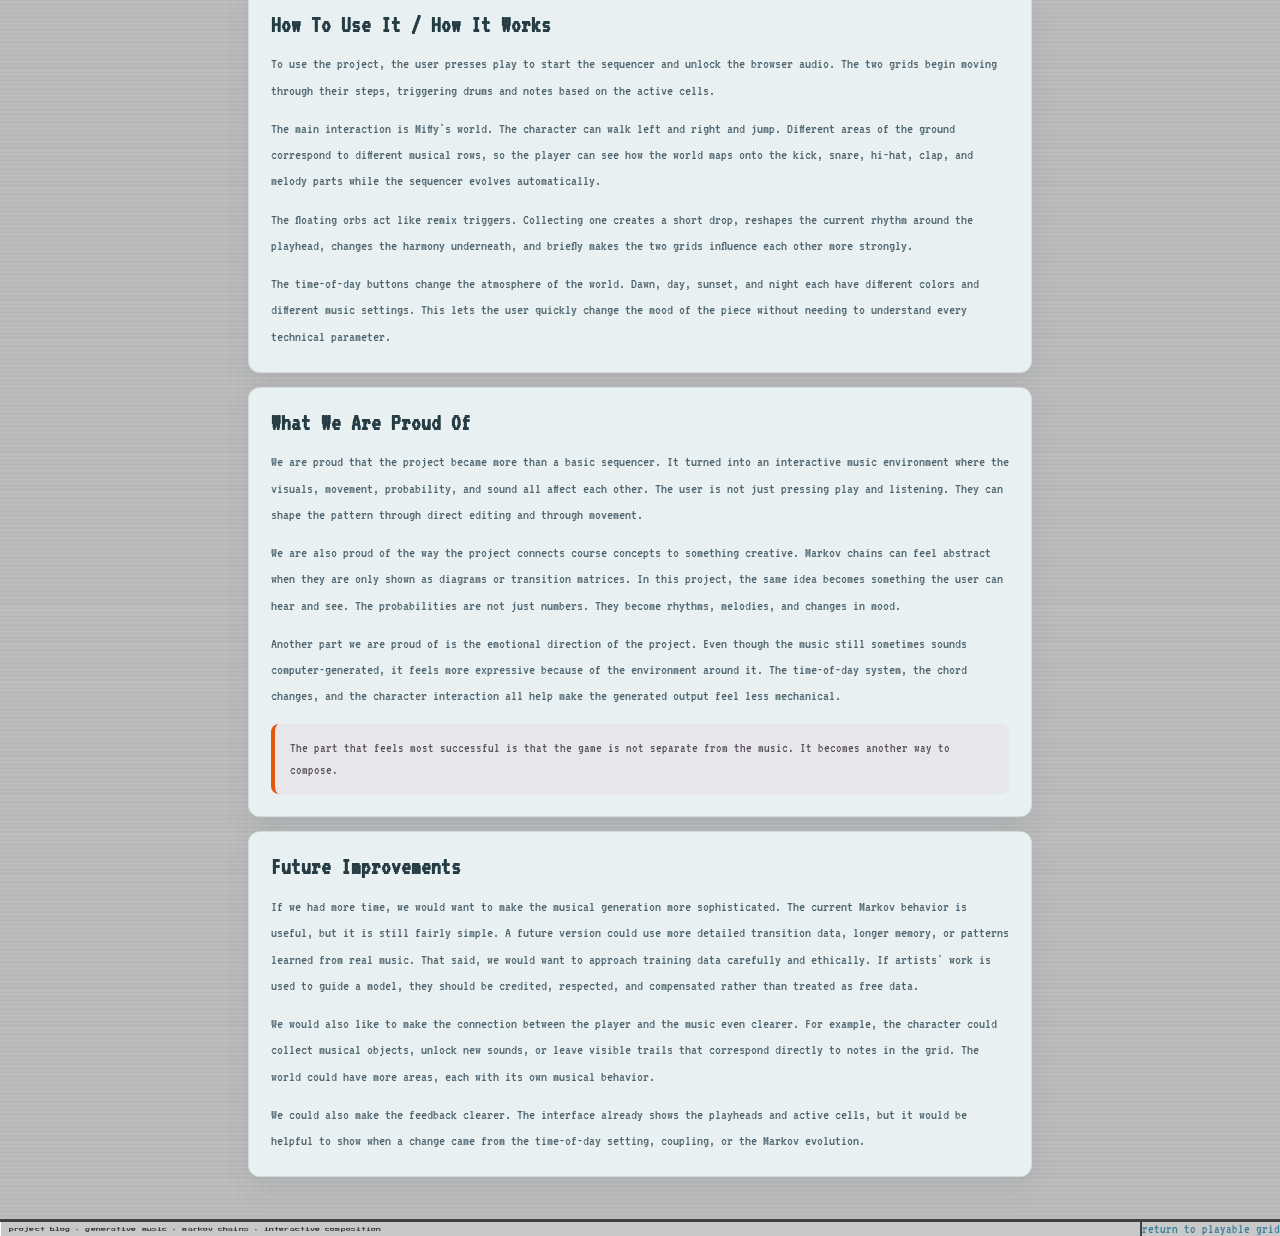
==== commit 782a7c8b: "Added sliders back and expanded implementationb portion of blog" ====
--- a/blog.html
+++ b/blog.html
@@ -21,7 +21,33 @@
   .blog-card h2{font-size:24px;line-height:1.15;color:#263c45;margin-bottom:12px}
   .blog-card p{font-size:15px;line-height:1.75;color:#4f6670;margin-top:12px}
   .blog-card p:first-of-type{margin-top:0}
+  .blog-card p code{
+    font-family:inherit;
+    font-size:1em;
+    color:#355261;
+    background:rgba(57,127,153,.08);
+    padding:0 3px;
+    border-radius:4px;
+  }
   .blog-callout{border-left:4px solid var(--accent);padding:13px 15px;margin-top:14px;border-radius:8px;background:rgba(216,117,144,.08);color:#5b5360;font-size:14px;line-height:1.6}
+  .blog-code-title{margin-top:16px;font-family:var(--mono);font-size:11px;letter-spacing:.08em;text-transform:uppercase;color:#397f99}
+  .blog-code{
+    margin-top:8px;
+    padding:14px 16px;
+    border-radius:10px;
+    background:#07131a;
+    color:#d7f7ff;
+    border:1px solid rgba(81,152,176,.35);
+    box-shadow:inset 0 1px 0 rgba(255,255,255,.04);
+    overflow:auto;
+  }
+  .blog-code code{
+    display:block;
+    white-space:pre-wrap;
+    font-family:var(--mono);
+    font-size:12px;
+    line-height:1.65;
+  }
   footer a{color:#397f99;text-decoration:none}
   footer a:hover{text-decoration:underline}
   @media(max-width:760px){
@@ -70,12 +96,78 @@
 
         <section class="blog-card" id="implementation">
           <h2>Implementation</h2>
-          <p>The main sequencer has two grids. Grid A is the main 16-step grid, and Grid B has a variable length. Each grid stores information about which cells are active, which cells have bias, what pitches are assigned to melodic cells, and how strong each note should be. The rows are tied to musical roles: some are percussion rows, and some are pitched rows.</p>
-          <p>The percussion sounds are generated with browser audio. Instead of relying only on pre-recorded loops, the project creates drum-like sounds using oscillators, noise, filters, gain envelopes, and distortion. This gave us more control over the sound palettes. The different kits, like analog, 808, dust, metal, and bit, change the character of the percussion.</p>
-          <p>The melodic part uses chord data and pitch sets. Each chord has notes for a pad sound, a high melody scale, and a low melody scale. The chord progression moves using a small transition table. This is one of the places where the Markov chain idea shows up most clearly: each chord has probabilities for what chord might come next. Because of that, the progression has variation, but it still stays within a musical structure.</p>
-          <p>The grid evolution is also probability-based. A cell can stay active, turn off, or become active based on parameters like density, repeat, smoothness, chaos, and row behavior. Density controls how full the pattern tends to be. Repeat makes active cells more likely to continue. Smoothness helps neighboring cells influence each other, which makes patterns feel less jumpy. Chaos adds randomness so the pattern can keep changing.</p>
-          <p>The game world sits on top of this musical system. The player has a position, velocity, jump state, direction, and movement state. The player's location corresponds to different musical rows, so the world helps explain the roles of the kick, snare, hi-hat, clap, and melody parts. This means the character is not just decorative. It gives the generated music a more playful visual context.</p>
-          <p>The time-of-day system changes both the visuals and the music. Each time of day has its own sky colors, ground colors, environmental effects, and target music settings. When the user switches from dawn to night, for example, the scene changes visually, but the tempo, density, chaos, repeat, and smoothness also shift. This helped us connect the emotional tone of the visuals with the emotional tone of the sound.</p>
+          <p>In our implementation, the sequencer is built around six fixed musical rows defined in <code>ROWS_CONFIG</code>: kick, snare, hi-hat, clap, high melody, and low melody. That mapping is not just visual. We use it throughout the whole project for row colors, the platform zones in the game world, the type of sound each row triggers, and whether the row is treated as percussion or pitched material. In other words, the game, the grid, and the audio engine are all sharing the same row model instead of being separate systems.</p>
+          <div class="blog-code-title">Row Configuration</div>
+          <pre class="blog-code"><code>const ROWS_CONFIG = [
+  { id:'bd',abbr:'bd',full:'kick',     type:'drum',   color:'#579fbd' },
+  { id:'sd',abbr:'sd',full:'snare',    type:'drum',   color:'#4a9d82' },
+  { id:'hh',abbr:'hh',full:'hi-hat',   type:'drum',   color:'#d99a5f' },
+  { id:'cp',abbr:'cp',full:'clap',     type:'drum',   color:'#d87590' },
+  { id:'m1',abbr:'hi',full:'melody hi',type:'pitched',register:'hi',color:'#8f8fbc' },
+  { id:'m2',abbr:'lo',full:'melody lo',type:'pitched',register:'lo',color:'#6f8f63' },
+];
+const NROWS=ROWS_CONFIG.length, COLS_A=16;
+let COLS_B=13;</code></pre>
+          <p>The most clearly Markov part of the project is the chord engine. We store a set of chords in <code>CHORDS</code>, where each chord includes the pad tones, a high melody scale, and a low melody scale. Then we define a transition matrix in <code>CHORD_TRANS</code>. The function <code>markovNextChord(i)</code> samples the next chord by subtracting a random number through the weights in the current row. This means the harmony is not fully random. It moves according to the transition probabilities we wrote for each chord state.</p>
+          <div class="blog-code-title">Chord Markov Chain</div>
+          <pre class="blog-code"><code>const CHORD_TRANS=[
+  [0.05,0.25,0.15,0.25,0.10,0.10,0.05,0.05],
+  [0.30,0.05,0.10,0.10,0.05,0.20,0.10,0.10],
+  [0.20,0.10,0.05,0.30,0.15,0.10,0.05,0.05],
+  [0.35,0.15,0.10,0.05,0.10,0.10,0.10,0.05],
+  [0.10,0.15,0.10,0.20,0.05,0.25,0.10,0.05],
+  [0.15,0.20,0.05,0.15,0.15,0.05,0.15,0.10],
+  [0.10,0.10,0.10,0.10,0.10,0.15,0.05,0.30],
+  [0.30,0.10,0.15,0.15,0.10,0.10,0.05,0.05],
+];
+function markovNextChord(i){
+  const w=CHORD_TRANS[i];
+  let r=Math.random();
+  for(let j=0;j&lt;w.length;j++){
+    r-=w[j];
+    if(r&lt;=0)return j;
+  }
+  return 0;
+}</code></pre>
+          <p>The rhythmic grid itself is implemented as two separate sequencers, <code>gA</code> and <code>gB</code>. Each grid stores four kinds of information per cell: whether the cell is active, whether it is biased, what pitch it holds if it is melodic, and what velocity it should play with. We create those data structures in <code>makeGrid(cols)</code>, and then we seed Grid A with a hand-authored starting pattern. That seed pattern gives the system an intentional rhythmic starting point before the evolution begins.</p>
+          <div class="blog-code-title">Grid Data Structure</div>
+          <pre class="blog-code"><code>function makeGrid(cols){
+  return {
+    grid:Array.from({length:NROWS},()=>new Array(cols).fill(0)),
+    biasGrid:Array.from({length:NROWS},()=>new Array(cols).fill(false)),
+    pitchGrid:Array.from({length:NROWS},()=>new Array(cols).fill(null)),
+    velGrid:Array.from({length:NROWS},()=>Array.from({length:cols},()=>.7+Math.random()*.5)),
+    ph:0,
+    cols
+  };
+}
+let gA=makeGrid(COLS_A);
+let gB=makeGrid(COLS_B);</code></pre>
+          <p>The grid evolution rule is still probability-based, but it is not a strict Markov transition matrix like the chord system. Instead, each cell computes a probability of staying on or turning on based on its current state, the global controls, and its local neighborhood. In practice, this means <code>density</code> affects how full the pattern tends to become, <code>repeat</code> helps active notes persist, <code>smooth</code> lets neighboring cells influence one another, and <code>chaos</code> adds randomness so the pattern does not get stuck. This part of the implementation is closer to the cellular automata ideas from class than to a pure first-order Markov chain.</p>
+          <div class="blog-code-title">Probability-Based Grid Evolution</div>
+          <pre class="blog-code"><code>function evolveGrid(g){
+  const{chaos,density,rep,smooth}=params,tod=getTODBlend();
+  const effChaos=Math.max(0,Math.min(1,chaos+tod.chaosAdd+orbBoost*0.16));
+  const effDensity=Math.max(0,Math.min(1,density+tod.densityAdd+orbBoost*0.12));
+  g.grid=g.grid.map((row,r)=>row.map((cell,c)=>{
+    const isPitched=ROWS_CONFIG[r].type==='pitched'; let bias=0;
+    for(let br=Math.max(0,r-1);br&lt;=Math.min(NROWS-1,r+1);br++)
+      for(let bc=Math.max(0,c-1);bc&lt;=Math.min(g.cols-1,c+1);bc++)
+        if(g.biasGrid[br][bc])bias+=.12;
+    bias=Math.min(bias,.4); const pull=rowPull[r]*.3;
+    let p=cell?(isPitched?.6+rep*.2:.55+rep*.15):(isPitched?effDensity*.25:effDensity*.4);
+    p+=bias+pull;
+    const prev=(c-1+g.cols)%g.cols,next=(c+1)%g.cols,nb=(g.grid[r][prev]+g.grid[r][next])/2;
+    if(cell)p=p*(1-smooth*.15)+smooth*.15*(nb&gt;.5?.9:.1);
+    p+=(Math.random()-.5)*effChaos;
+    const nxt=Math.random()&lt;Math.max(.02,Math.min(.97,p))?1:0;
+    if(nxt&amp;&amp;!cell&amp;&amp;isPitched)assignPitch(g,r,c);
+    if(nxt&amp;&amp;cell&amp;&amp;isPitched&amp;&amp;Math.random()&lt;.15)assignPitch(g,r,c);
+    return nxt;
+  }));
+}</code></pre>
+          <p>The browser audio layer is also implemented directly in code rather than relying on fixed loops. The drum kits are defined as parameter sets for oscillators, filtered noise, gain envelopes, and distortion. That is why the same grid can sound very different depending on whether the user is hearing the analog, 808, dust, metal, or bit kit. For melody, we load sampled electric piano and string ensemble sounds, then assign pitches from the current chord’s high or low scale. This lets the rhythmic system and the harmonic system stay connected.</p>
+          <p>Finally, the game world is not separate from the sequencer. The world uses the same row model through the <code>ZONES</code> array, which maps regions of the level to the kick, snare, hi-hat, clap, and melody rows. The player’s movement helps explain the structure of the music visually, and collecting an orb triggers a real musical event in code: it advances the harmony with <code>markovNextChord()</code>, reassigns pitches, creates a short remix drop, and boosts coupling between the two grids. That is the part we are happiest with, because the project is not just displaying a sequencer. The world itself becomes part of the composition system.</p>
         </section>
 
         <section class="blog-card" id="challenges">
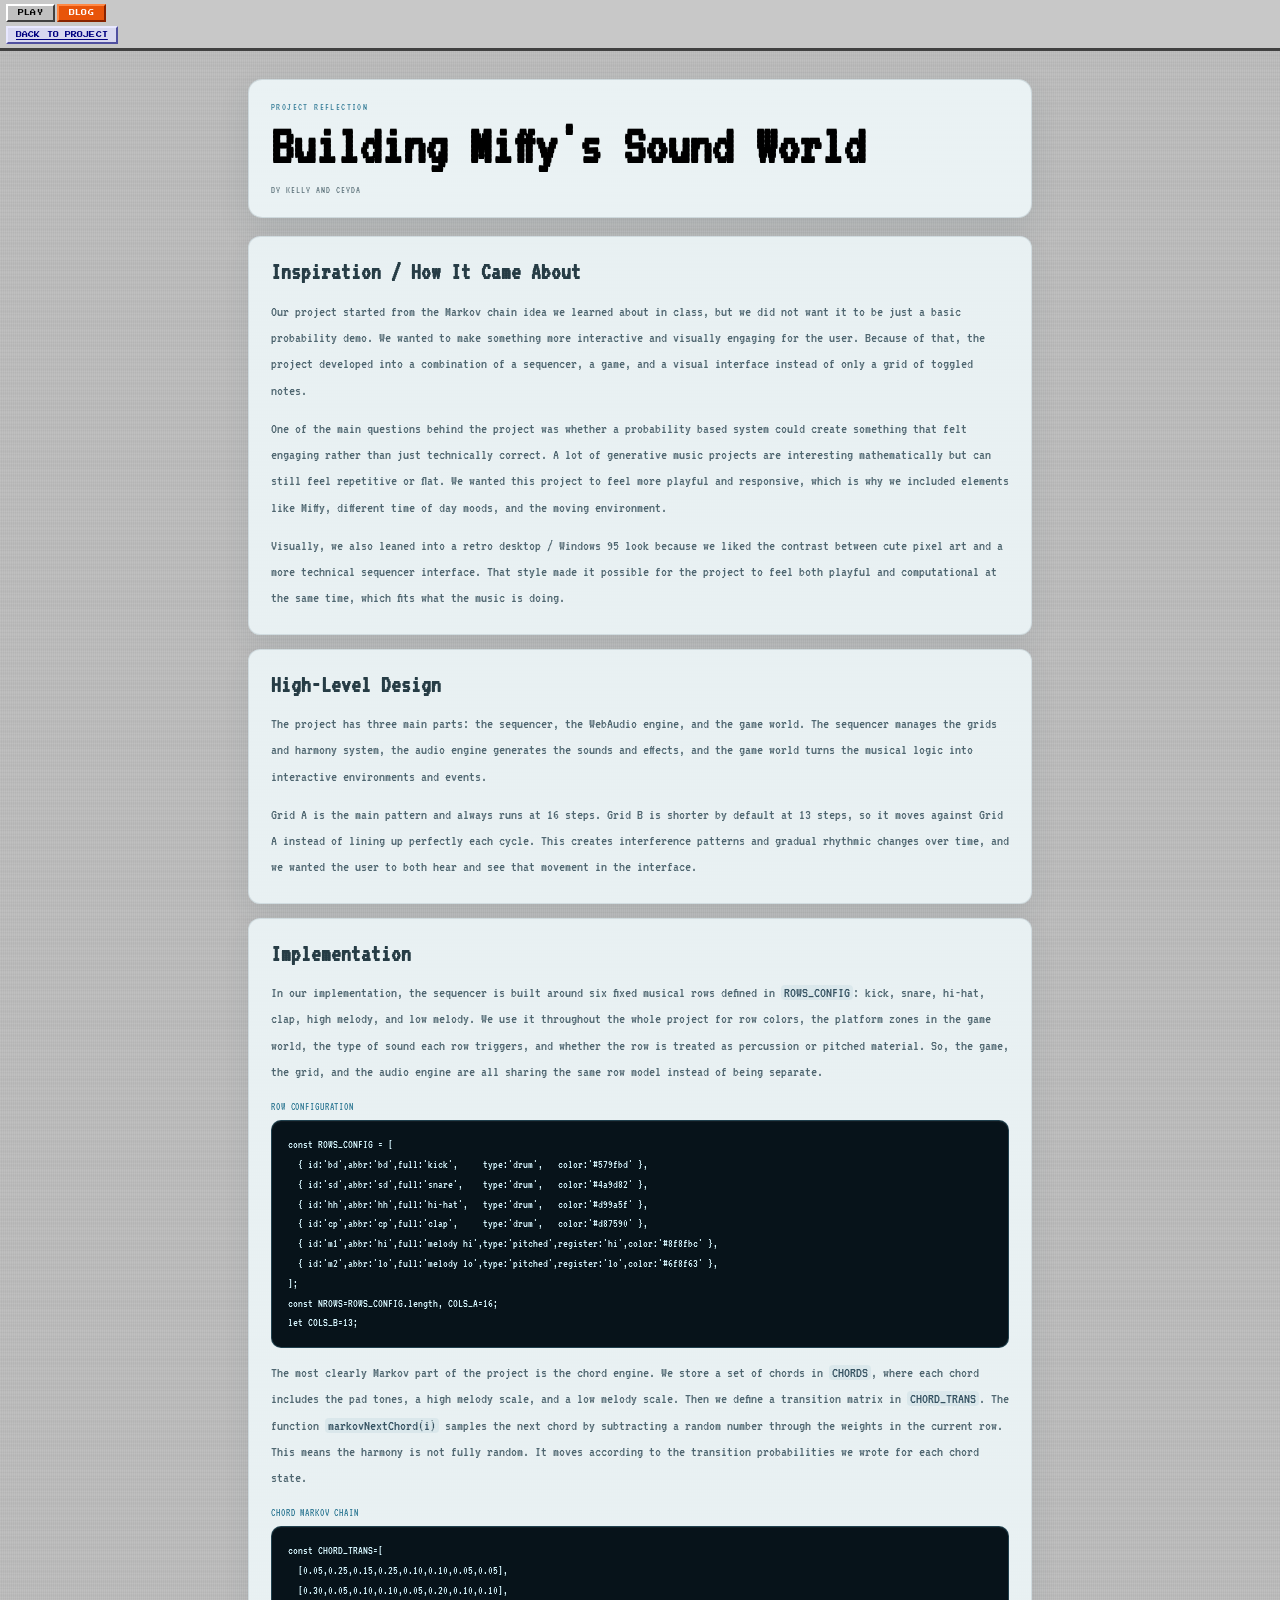
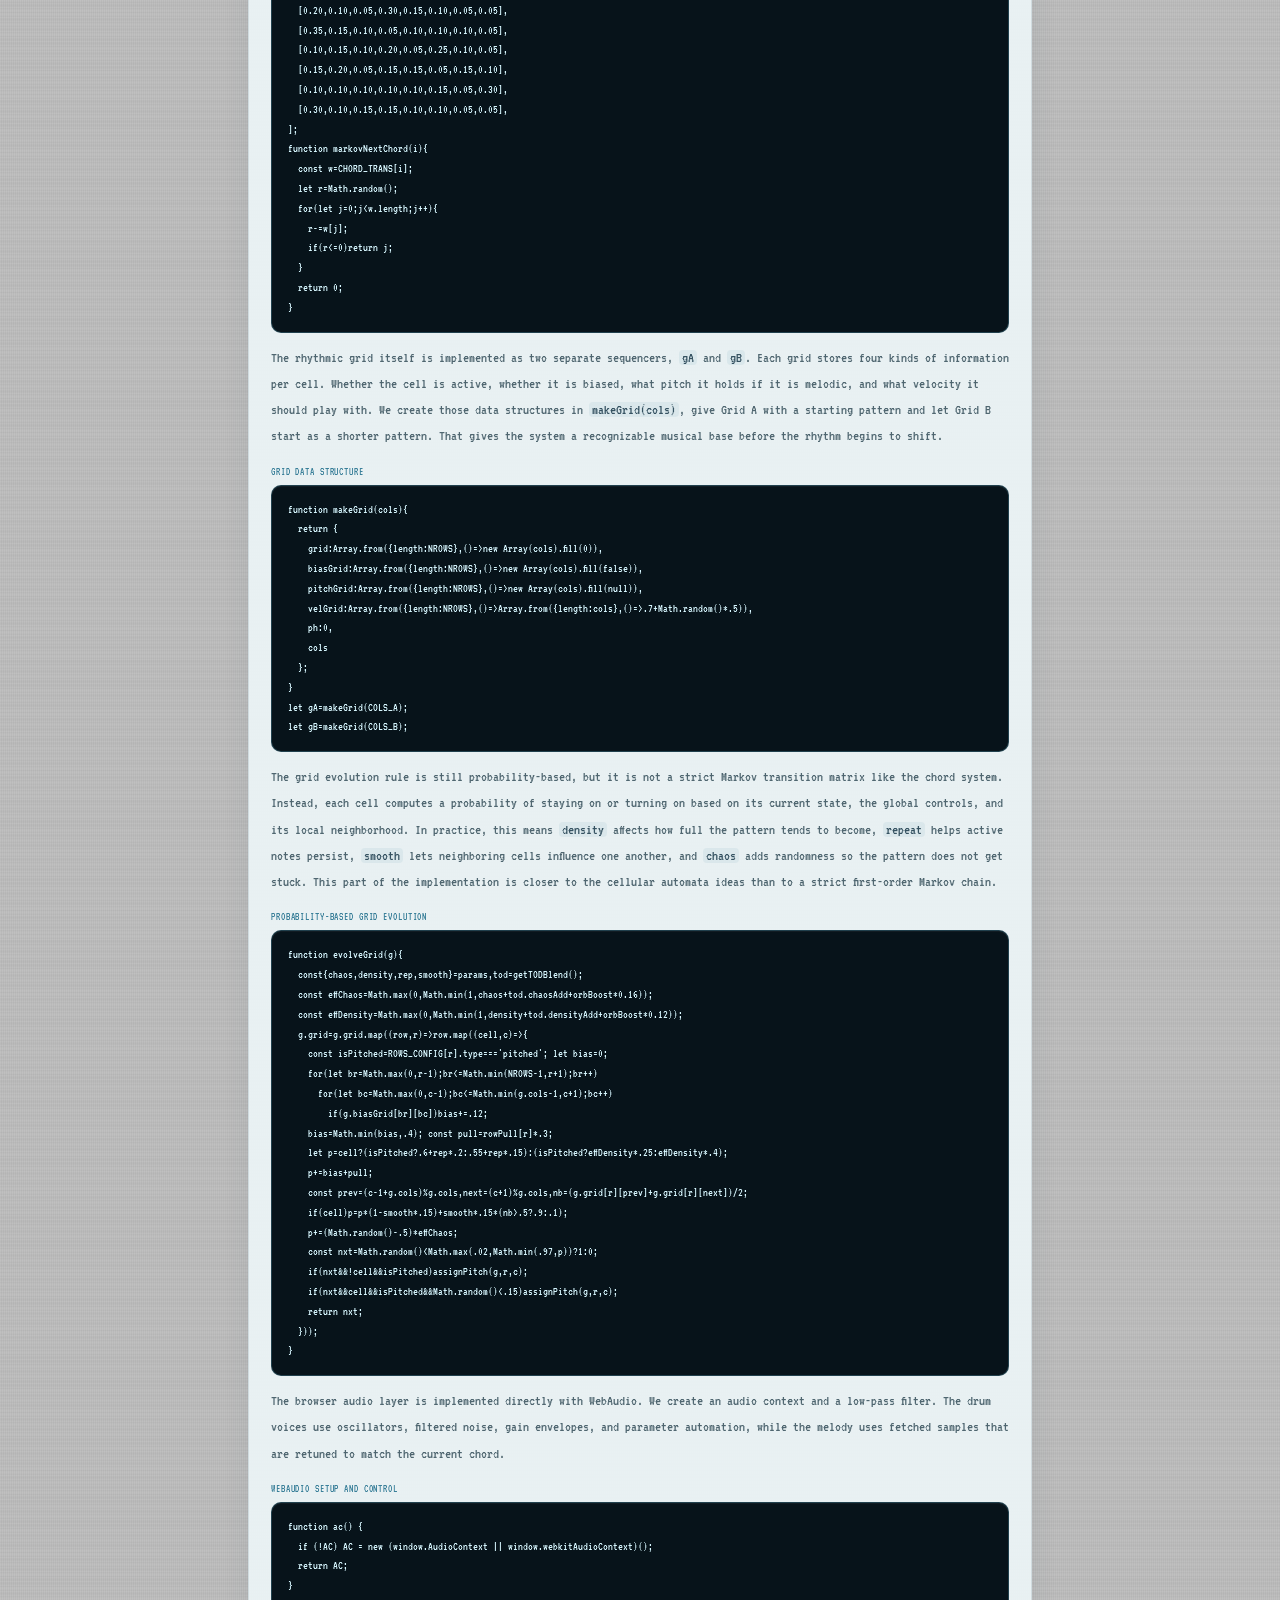
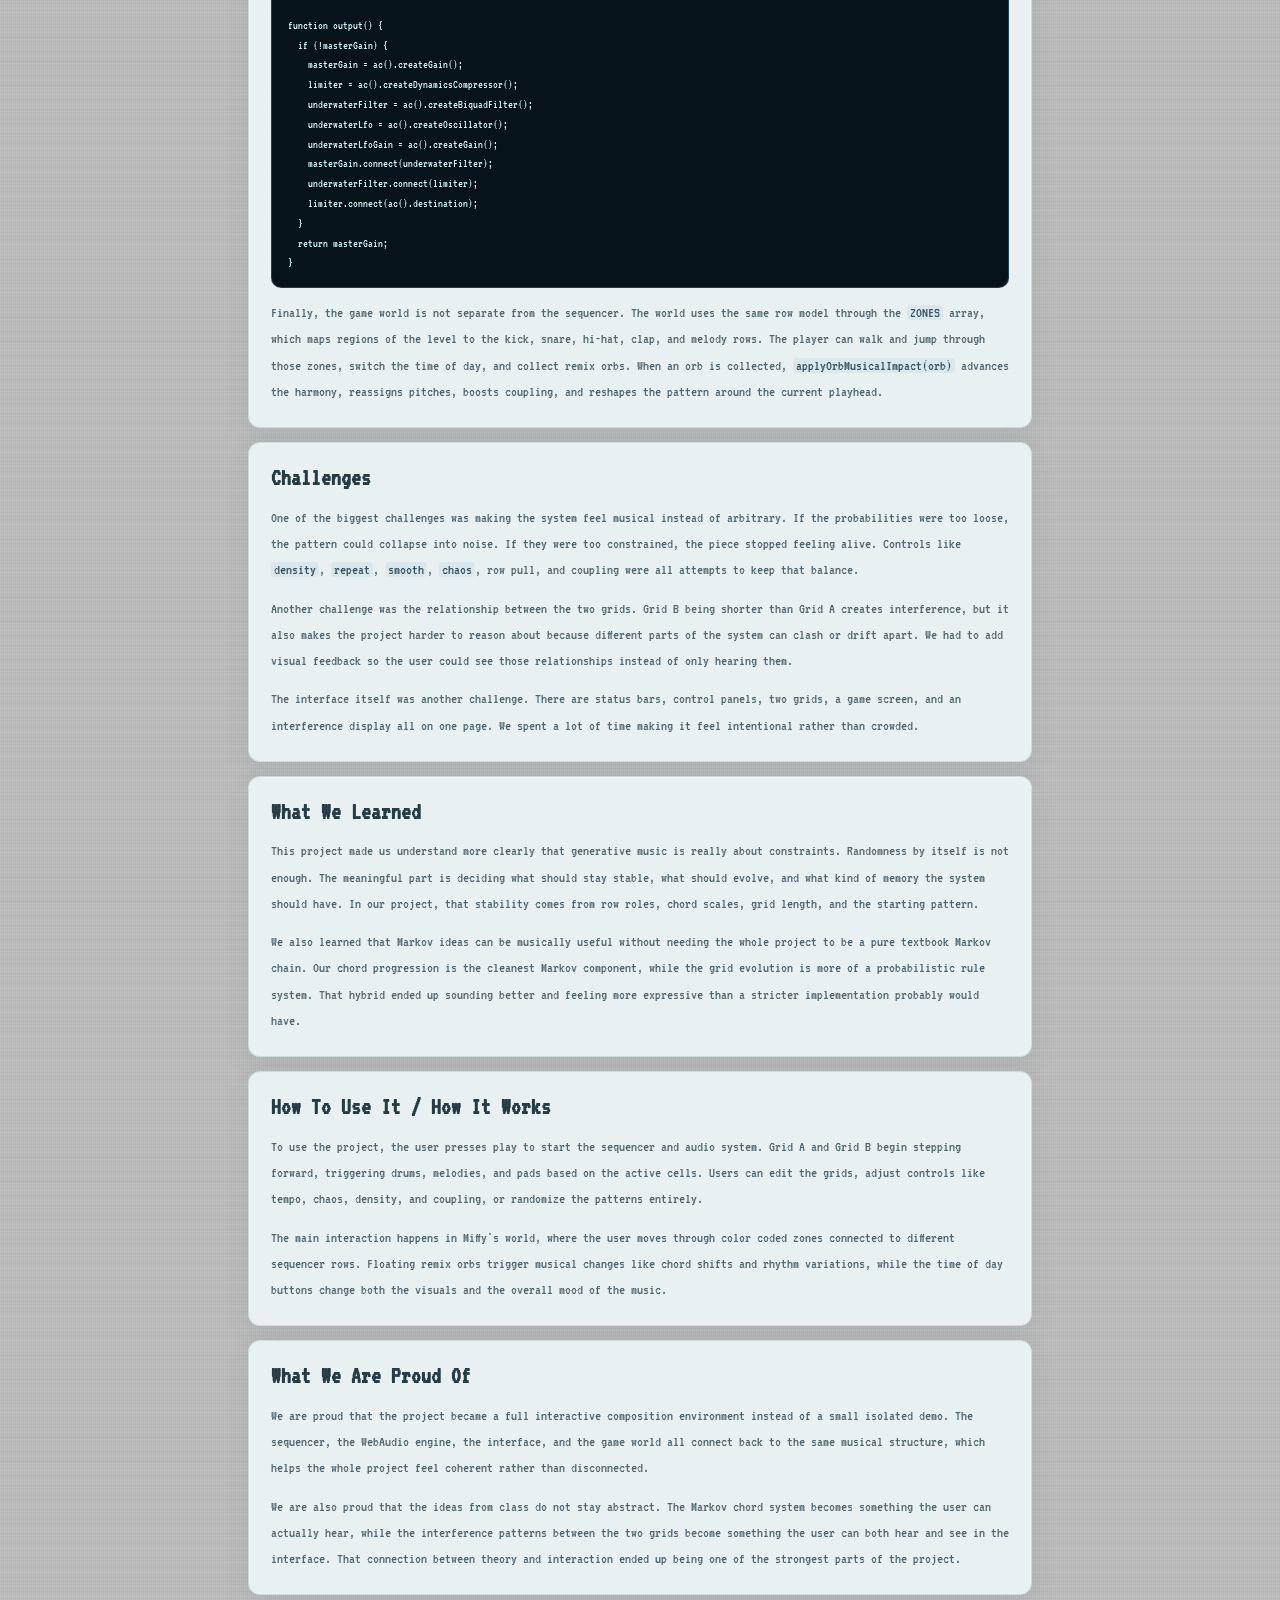
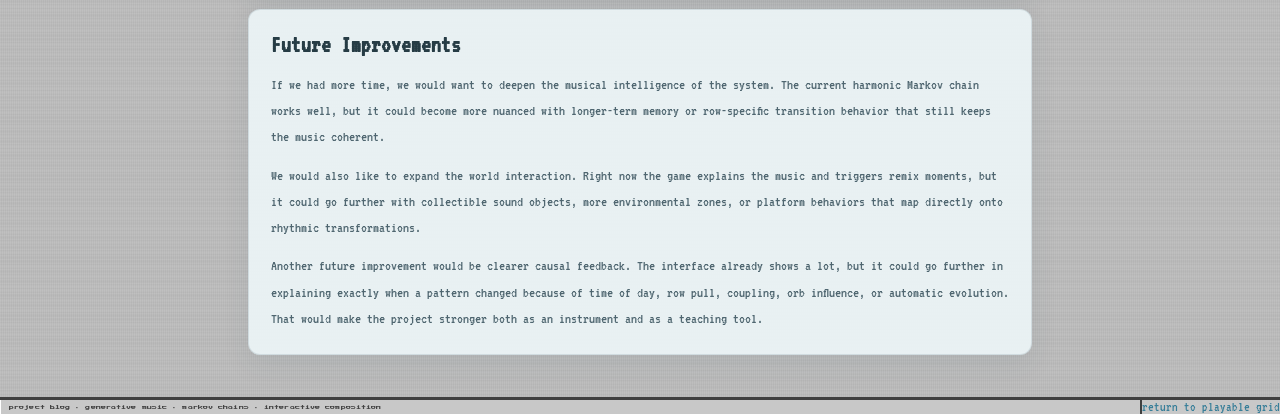
==== commit 9982e433: "edited blog" ====
--- a/blog.html
+++ b/blog.html
@@ -72,7 +72,7 @@
   <main class="blog-shell">
     <section class="blog-hero">
       <div class="blog-kicker">project reflection</div>
-      <h1>Building a musical world with Markov chains</h1>
+      <h1>Building Miffy&apos;s Sound World</h1>
       <div class="blog-byline">by Kelly and Ceyda</div>
     </section>
 
@@ -80,23 +80,19 @@
       <article class="blog-article">
         <section class="blog-card" id="inspiration">
           <h2>Inspiration / How It Came About</h2>
-          <p>Our project started with the Markov chain lecture. At first, we were thinking about making a fairly simple sequencer: the user would press play, watch a grid of notes evolve, and hear the pattern change over time. That already felt connected to the course because Markov chains are a natural fit for music. A musical pattern can move from one state to another, and each next step can be chosen based on probability instead of being fully random or fully predetermined.</p>
-          <p>As we kept working, though, the project became less about making a technically correct sequencer and more about exploring a question we found interesting: can a computer-generated system make music that feels like it has a mood? Randomness can make sound, but it does not automatically make something expressive. We wanted to see if we could take a probability-based system and give it more emotional direction through visuals, interaction, and environmental context.</p>
-          <p>That is where the world/game idea came from. We realized that technical controls and grids can be useful, but they can also feel abstract. We wanted the user to experience the music in a way that felt more playful and personal. Instead of asking the user to change lots of numbers, the user can move a character through a small landscape that represents the musical rows. This made the project feel more like an instrument or a toy, not just a tool.</p>
-          <p>The different times of day also became important to the idea. Dawn, day, sunset, and night each suggest a different emotional feeling. Day feels brighter and more energetic, while sunset feels slower and warmer. Night feels more sparse and hypnotic. We wanted the visuals and the generated music to support each other so that the user could feel like they were moving through different musical environments.</p>
+          <p>Our project started from the Markov chain idea we learned about in class, but we did not want it to be just a basic probability demo. We wanted to make something more interactive and visually engaging for the user. Because of that, the project developed into a combination of a sequencer, a game, and a visual interface instead of only a grid of toggled notes.</p>        <p>One of the main questions behind the project was whether a probability based system could create something that felt engaging rather than just technically correct. A lot of generative music projects are interesting mathematically but can still feel repetitive or flat. We wanted this project to feel more playful and responsive, which is why we included elements like Miffy, different time of day moods, and the moving environment.</p>
+          <p>Visually, we also leaned into a retro desktop / Windows 95 look because we liked the contrast between cute pixel art and a more technical sequencer interface. That style made it possible for the project to feel both playful and computational at the same time, which fits what the music is doing.</p>
         </section>
 
         <section class="blog-card" id="design">
           <h2>High-Level Design</h2>
-          <p>The project is built around two connected systems: a generative music sequencer and a small interactive world. The sequencer is the musical engine. It decides which beats, drum sounds, and notes happen over time. The world is the interaction layer. It gives the user a more physical and visual way to shape the sequencer.</p>
-          <p>We planned the project in three main stages. The first stage was building the base sequencer. This included the grids, rows, columns, playhead, drum voices, melodic rows, and the basic probability rules. The second stage was shaping how the system evolves automatically through parameters like chaos, density, repeat, and smoothness. The third stage was adding the game world, where movement could make the music feel more connected to a visual environment.</p>
-          <p>The grid interface is meant to make the logic visible. Each row represents a different sound, such as kick, snare, hi-hat, clap, high melody, or low melody. Each column represents a step in time. When the playhead moves across the grid, the user can see which cells are triggering sound. This was important because generative systems can feel confusing if the user cannot tell why something is happening.</p>
-          <p>We also included an interference pattern section because the project uses two grids running at different lengths. Grid A runs at 16 steps, while Grid B can run at a different number of steps. When two patterns move at different rates, they line up in changing ways. This creates rhythmic interference, almost like two waves crossing each other. We wanted the user to see that relationship visually instead of only hearing it.</p>
+          <p>The project has three main parts: the sequencer, the WebAudio engine, and the game world. The sequencer manages the grids and harmony system, the audio engine generates the sounds and effects, and the game world turns the musical logic into interactive environments and events.</p>
+          <p>Grid A is the main pattern and always runs at 16 steps. Grid B is shorter by default at 13 steps, so it moves against Grid A instead of lining up perfectly each cycle. This creates interference patterns and gradual rhythmic changes over time, and we wanted the user to both hear and see that movement in the interface.</p>
         </section>
 
         <section class="blog-card" id="implementation">
           <h2>Implementation</h2>
-          <p>In our implementation, the sequencer is built around six fixed musical rows defined in <code>ROWS_CONFIG</code>: kick, snare, hi-hat, clap, high melody, and low melody. That mapping is not just visual. We use it throughout the whole project for row colors, the platform zones in the game world, the type of sound each row triggers, and whether the row is treated as percussion or pitched material. In other words, the game, the grid, and the audio engine are all sharing the same row model instead of being separate systems.</p>
+          <p>In our implementation, the sequencer is built around six fixed musical rows defined in <code>ROWS_CONFIG</code>: kick, snare, hi-hat, clap, high melody, and low melody. We use it throughout the whole project for row colors, the platform zones in the game world, the type of sound each row triggers, and whether the row is treated as percussion or pitched material. So, the game, the grid, and the audio engine are all sharing the same row model instead of being separate.</p>
           <div class="blog-code-title">Row Configuration</div>
           <pre class="blog-code"><code>const ROWS_CONFIG = [
   { id:'bd',abbr:'bd',full:'kick',     type:'drum',   color:'#579fbd' },
@@ -129,7 +125,7 @@
   }
   return 0;
 }</code></pre>
-          <p>The rhythmic grid itself is implemented as two separate sequencers, <code>gA</code> and <code>gB</code>. Each grid stores four kinds of information per cell: whether the cell is active, whether it is biased, what pitch it holds if it is melodic, and what velocity it should play with. We create those data structures in <code>makeGrid(cols)</code>, and then we seed Grid A with a hand-authored starting pattern. That seed pattern gives the system an intentional rhythmic starting point before the evolution begins.</p>
+          <p>The rhythmic grid itself is implemented as two separate sequencers, <code>gA</code> and <code>gB</code>. Each grid stores four kinds of information per cell. Whether the cell is active, whether it is biased, what pitch it holds if it is melodic, and what velocity it should play with. We create those data structures in <code>makeGrid(cols)</code>, give Grid A with a starting pattern and let Grid B start as a shorter pattern. That gives the system a recognizable musical base before the rhythm begins to shift.</p>
           <div class="blog-code-title">Grid Data Structure</div>
           <pre class="blog-code"><code>function makeGrid(cols){
   return {
@@ -143,7 +139,7 @@
 }
 let gA=makeGrid(COLS_A);
 let gB=makeGrid(COLS_B);</code></pre>
-          <p>The grid evolution rule is still probability-based, but it is not a strict Markov transition matrix like the chord system. Instead, each cell computes a probability of staying on or turning on based on its current state, the global controls, and its local neighborhood. In practice, this means <code>density</code> affects how full the pattern tends to become, <code>repeat</code> helps active notes persist, <code>smooth</code> lets neighboring cells influence one another, and <code>chaos</code> adds randomness so the pattern does not get stuck. This part of the implementation is closer to the cellular automata ideas from class than to a pure first-order Markov chain.</p>
+          <p>The grid evolution rule is still probability-based, but it is not a strict Markov transition matrix like the chord system. Instead, each cell computes a probability of staying on or turning on based on its current state, the global controls, and its local neighborhood. In practice, this means <code>density</code> affects how full the pattern tends to become, <code>repeat</code> helps active notes persist, <code>smooth</code> lets neighboring cells influence one another, and <code>chaos</code> adds randomness so the pattern does not get stuck. This part of the implementation is closer to the cellular automata ideas than to a strict first-order Markov chain.</p>
           <div class="blog-code-title">Probability-Based Grid Evolution</div>
           <pre class="blog-code"><code>function evolveGrid(g){
   const{chaos,density,rep,smooth}=params,tod=getTODBlend();
@@ -166,47 +162,59 @@
     return nxt;
   }));
 }</code></pre>
-          <p>The browser audio layer is also implemented directly in code rather than relying on fixed loops. The drum kits are defined as parameter sets for oscillators, filtered noise, gain envelopes, and distortion. That is why the same grid can sound very different depending on whether the user is hearing the analog, 808, dust, metal, or bit kit. For melody, we load sampled electric piano and string ensemble sounds, then assign pitches from the current chord’s high or low scale. This lets the rhythmic system and the harmonic system stay connected.</p>
-          <p>Finally, the game world is not separate from the sequencer. The world uses the same row model through the <code>ZONES</code> array, which maps regions of the level to the kick, snare, hi-hat, clap, and melody rows. The player’s movement helps explain the structure of the music visually, and collecting an orb triggers a real musical event in code: it advances the harmony with <code>markovNextChord()</code>, reassigns pitches, creates a short remix drop, and boosts coupling between the two grids. That is the part we are happiest with, because the project is not just displaying a sequencer. The world itself becomes part of the composition system.</p>
+          <p>The browser audio layer is implemented directly with WebAudio. We create an audio context and a low-pass filter. The drum voices use oscillators, filtered noise, gain envelopes, and parameter automation, while the melody uses fetched samples that are retuned to match the current chord.</p>
+          <div class="blog-code-title">WebAudio Setup And Control</div>
+          <pre class="blog-code"><code>function ac() {
+  if (!AC) AC = new (window.AudioContext || window.webkitAudioContext)();
+  return AC;
+}
+
+function output() {
+  if (!masterGain) {
+    masterGain = ac().createGain();
+    limiter = ac().createDynamicsCompressor();
+    underwaterFilter = ac().createBiquadFilter();
+    underwaterLfo = ac().createOscillator();
+    underwaterLfoGain = ac().createGain();
+    masterGain.connect(underwaterFilter);
+    underwaterFilter.connect(limiter);
+    limiter.connect(ac().destination);
+  }
+  return masterGain;
+}</code></pre>
+          <p>Finally, the game world is not separate from the sequencer. The world uses the same row model through the <code>ZONES</code> array, which maps regions of the level to the kick, snare, hi-hat, clap, and melody rows. The player can walk and jump through those zones, switch the time of day, and collect remix orbs. When an orb is collected, <code>applyOrbMusicalImpact(orb)</code> advances the harmony, reassigns pitches, boosts coupling, and reshapes the pattern around the current playhead.</p>
         </section>
 
         <section class="blog-card" id="challenges">
           <h2>Challenges</h2>
-          <p>One of the biggest challenges was making random probabilities sound like music instead of noise. A purely random rhythm can become chaotic very quickly. It might be interesting for a few seconds, but it usually does not feel intentional. We had to add enough structure so the system had a sense of rhythm and continuity.</p>
-          <p>The repeat and smoothness controls were important for this. Repeat gives the system memory, so it does not completely forget the previous pattern every time it evolves. Smoothness makes nearby cells matter, which helps the pattern feel more connected. The chord system also helped because it kept the melody inside a limited musical world instead of allowing any note at any time.</p>
-          <p>Another challenge was deciding how much control the user should have. If the system is too automatic, the user might feel like they are just watching it happen. If the system is too manual, then the Markov chain becomes less meaningful. We chose to keep the grid automatic so the probability system stays at the center of the project.</p>
-          <p>The game interaction was also tricky to balance. We wanted movement to make the system easier to understand, but we did not want every tiny movement to destroy the rhythm. Keeping Miffy as a guide through the musical rows made the game feel connected to the music without making the sequencer completely unpredictable.</p>
-          <p>Another challenge was making the interface readable. There are a lot of moving parts: two grids, playheads, probability levels, chord names, time-of-day buttons, and the game world. We tried to organize the page so each part had a clear purpose. The grids show the pattern, the interference canvas shows the relationship between the grids, and the world gives the user a playful way to experience the generated music.</p>
+          <p>One of the biggest challenges was making the system feel musical instead of arbitrary. If the probabilities were too loose, the pattern could collapse into noise. If they were too constrained, the piece stopped feeling alive. Controls like <code>density</code>, <code>repeat</code>, <code>smooth</code>, <code>chaos</code>, row pull, and coupling were all attempts to keep that balance.</p>
+          <p>Another challenge was the relationship between the two grids. Grid B being shorter than Grid A creates interference, but it also makes the project harder to reason about because different parts of the system can clash or drift apart. We had to add visual feedback so the user could see those relationships instead of only hearing them.</p>
+          <p>The interface itself was another challenge. There are status bars, control panels, two grids, a game screen, and an interference display all on one page. We spent a lot of time making it feel intentional rather than crowded.</p>
         </section>
 
         <section class="blog-card" id="learned">
           <h2>What We Learned</h2>
-          <p>This project helped us understand that generative art is not just about randomness. Randomness is useful, but it needs constraints. The more important part is deciding what rules should guide the randomness. In our case, the rules came from rhythm, chord relationships, row roles, probability levels, and user movement.</p>
-          <p>We also learned that interaction can make a generative system feel more personal. Even if the computer is deciding many of the exact notes, the user's actions still shape the result. Moving the character around makes the music feel less like something being produced by a machine alone and more like a collaboration between the user and the system.</p>
-          <p>Another thing we learned is that visuals can change how generated music feels. The same kind of rhythm can feel different depending on whether the scene looks like dawn, day, sunset, or night. This made us think more about music as part of an environment instead of something separate from the interface.</p>
+          <p>This project made us understand more clearly that generative music is really about constraints. Randomness by itself is not enough. The meaningful part is deciding what should stay stable, what should evolve, and what kind of memory the system should have. In our project, that stability comes from row roles, chord scales, grid length, and the starting pattern.</p>
+          <p>We also learned that Markov ideas can be musically useful without needing the whole project to be a pure textbook Markov chain. Our chord progression is the cleanest Markov component, while the grid evolution is more of a probabilistic rule system. That hybrid ended up sounding better and feeling more expressive than a stricter implementation probably would have.</p>
         </section>
 
         <section class="blog-card" id="usage">
           <h2>How To Use It / How It Works</h2>
-          <p>To use the project, the user presses play to start the sequencer and unlock the browser audio. The two grids begin moving through their steps, triggering drums and notes based on the active cells.</p>
-          <p>The main interaction is Miffy's world. The character can walk left and right and jump. Different areas of the ground correspond to different musical rows, so the player can see how the world maps onto the kick, snare, hi-hat, clap, and melody parts while the sequencer evolves automatically.</p>
-          <p>The floating orbs act like remix triggers. Collecting one creates a short drop, reshapes the current rhythm around the playhead, changes the harmony underneath, and briefly makes the two grids influence each other more strongly.</p>
-          <p>The time-of-day buttons change the atmosphere of the world. Dawn, day, sunset, and night each have different colors and different music settings. This lets the user quickly change the mood of the piece without needing to understand every technical parameter.</p>
+          <p>To use the project, the user presses play to start the sequencer and audio system. Grid A and Grid B begin stepping forward, triggering drums, melodies, and pads based on the active cells. Users can edit the grids, adjust controls like tempo, chaos, density, and coupling, or randomize the patterns entirely.</p>
+          <p>The main interaction happens in Miffy&apos;s world, where the user moves through color coded zones connected to different sequencer rows. Floating remix orbs trigger musical changes like chord shifts and rhythm variations, while the time of day buttons change both the visuals and the overall mood of the music.</p>
         </section>
 
         <section class="blog-card" id="proud">
           <h2>What We Are Proud Of</h2>
-          <p>We are proud that the project became more than a basic sequencer. It turned into an interactive music environment where the visuals, movement, probability, and sound all affect each other. The user is not just pressing play and listening. They can shape the pattern through direct editing and through movement.</p>
-          <p>We are also proud of the way the project connects course concepts to something creative. Markov chains can feel abstract when they are only shown as diagrams or transition matrices. In this project, the same idea becomes something the user can hear and see. The probabilities are not just numbers. They become rhythms, melodies, and changes in mood.</p>
-          <p>Another part we are proud of is the emotional direction of the project. Even though the music still sometimes sounds computer-generated, it feels more expressive because of the environment around it. The time-of-day system, the chord changes, and the character interaction all help make the generated output feel less mechanical.</p>
-          <div class="blog-callout">The part that feels most successful is that the game is not separate from the music. It becomes another way to compose.</div>
+          <p>We are proud that the project became a full interactive composition environment instead of a small isolated demo. The sequencer, the WebAudio engine, the interface, and the game world all connect back to the same musical structure, which helps the whole project feel coherent rather than disconnected.</p>
+          <p>We are also proud that the ideas from class do not stay abstract. The Markov chord system becomes something the user can actually hear, while the interference patterns between the two grids become something the user can both hear and see in the interface. That connection between theory and interaction ended up being one of the strongest parts of the project.</p>
         </section>
 
         <section class="blog-card" id="future">
           <h2>Future Improvements</h2>
-          <p>If we had more time, we would want to make the musical generation more sophisticated. The current Markov behavior is useful, but it is still fairly simple. A future version could use more detailed transition data, longer memory, or patterns learned from real music. That said, we would want to approach training data carefully and ethically. If artists' work is used to guide a model, they should be credited, respected, and compensated rather than treated as free data.</p>
-          <p>We would also like to make the connection between the player and the music even clearer. For example, the character could collect musical objects, unlock new sounds, or leave visible trails that correspond directly to notes in the grid. The world could have more areas, each with its own musical behavior.</p>
-          <p>We could also make the feedback clearer. The interface already shows the playheads and active cells, but it would be helpful to show when a change came from the time-of-day setting, coupling, or the Markov evolution.</p>
+          <p>If we had more time, we would want to deepen the musical intelligence of the system. The current harmonic Markov chain works well, but it could become more nuanced with longer-term memory or row-specific transition behavior that still keeps the music coherent.</p>
+          <p>We would also like to expand the world interaction. Right now the game explains the music and triggers remix moments, but it could go further with collectible sound objects, more environmental zones, or platform behaviors that map directly onto rhythmic transformations.</p>
+          <p>Another future improvement would be clearer causal feedback. The interface already shows a lot, but it could go further in explaining exactly when a pattern changed because of time of day, row pull, coupling, orb influence, or automatic evolution. That would make the project stronger both as an instrument and as a teaching tool.</p>
         </section>
       </article>
     </div>
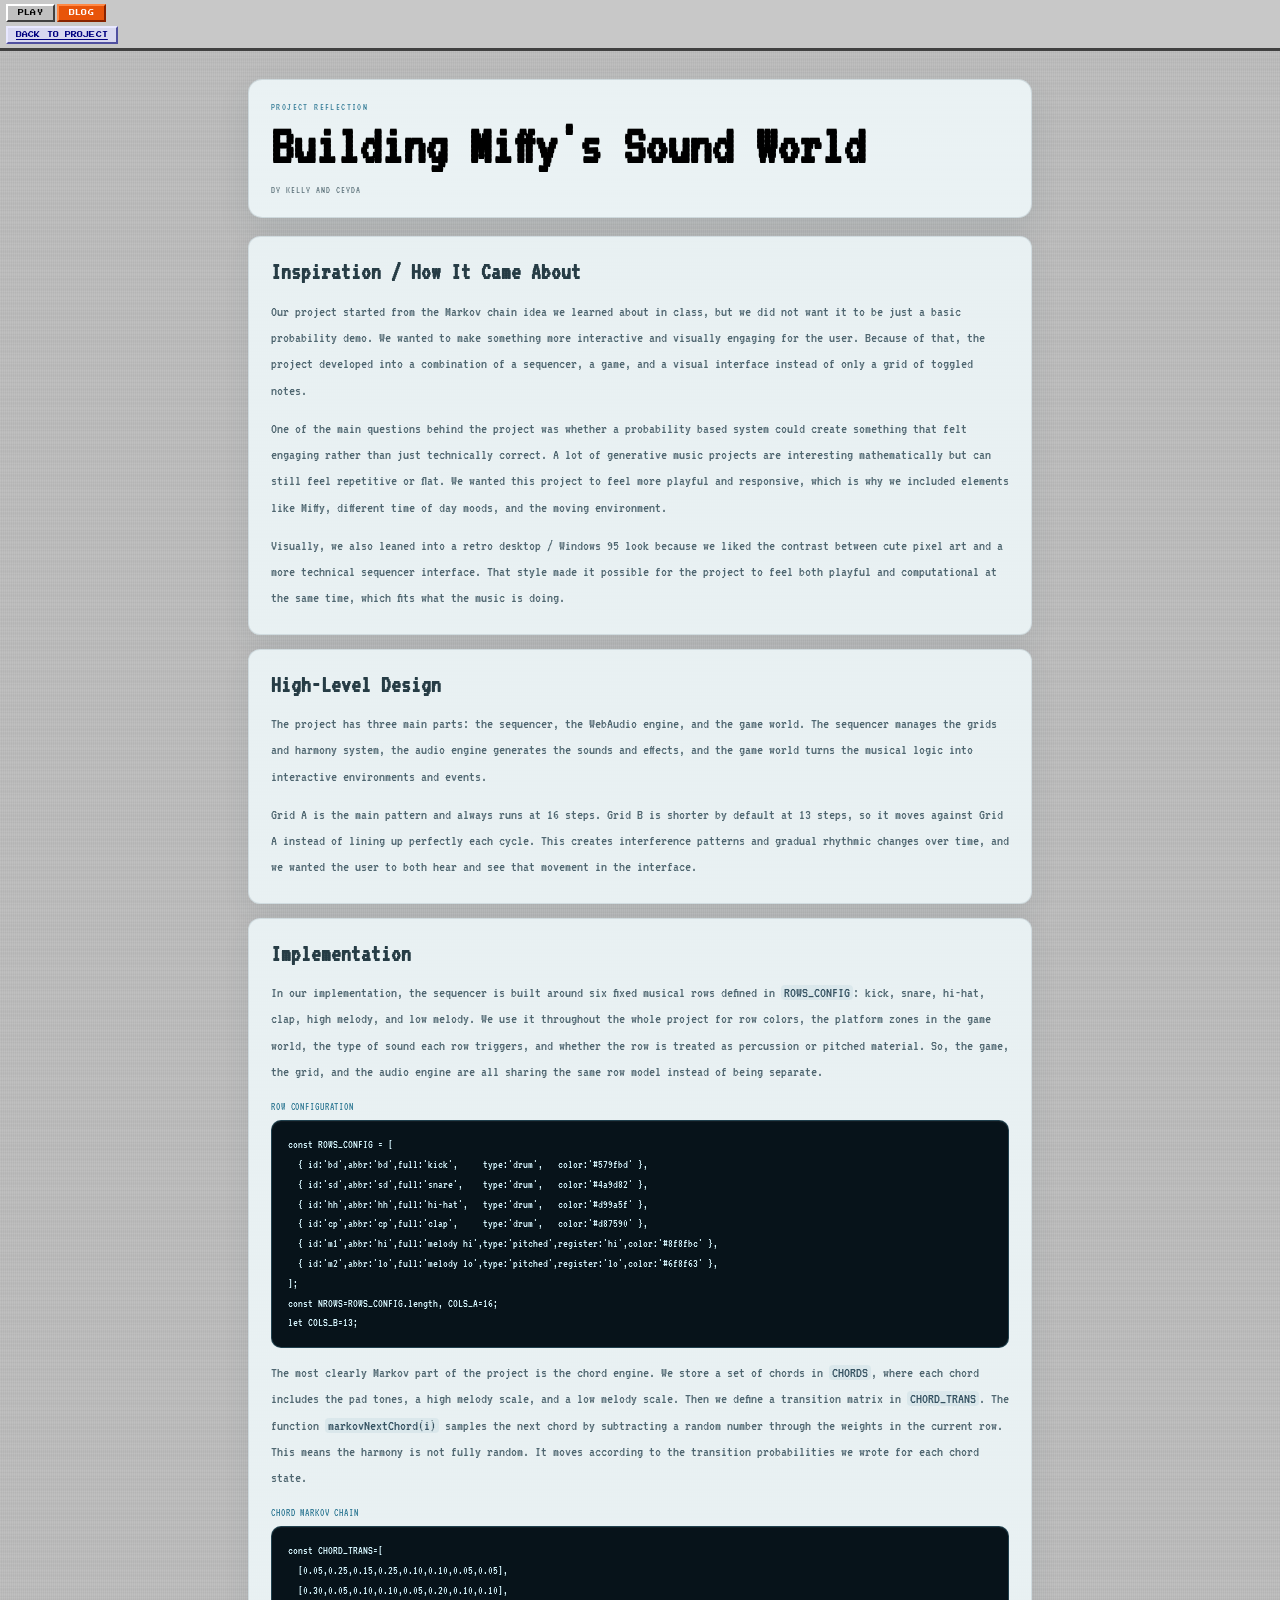
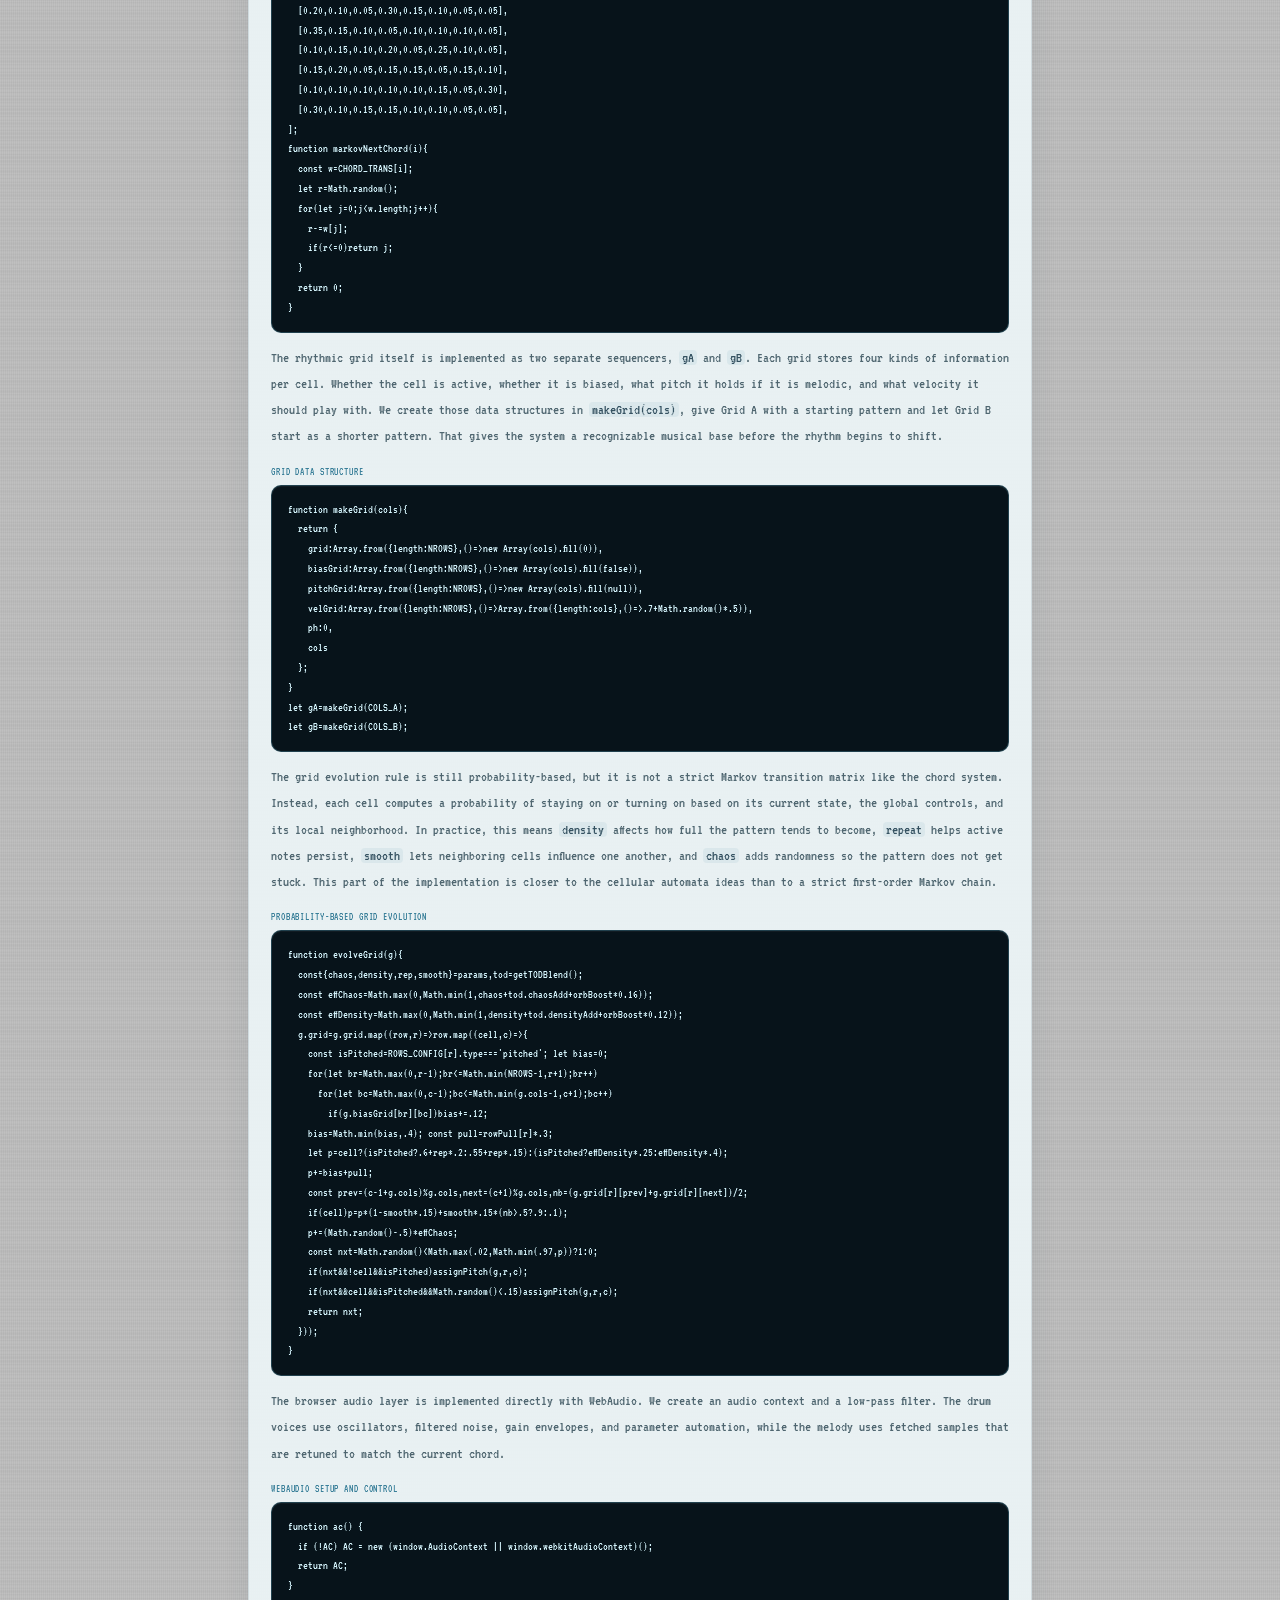
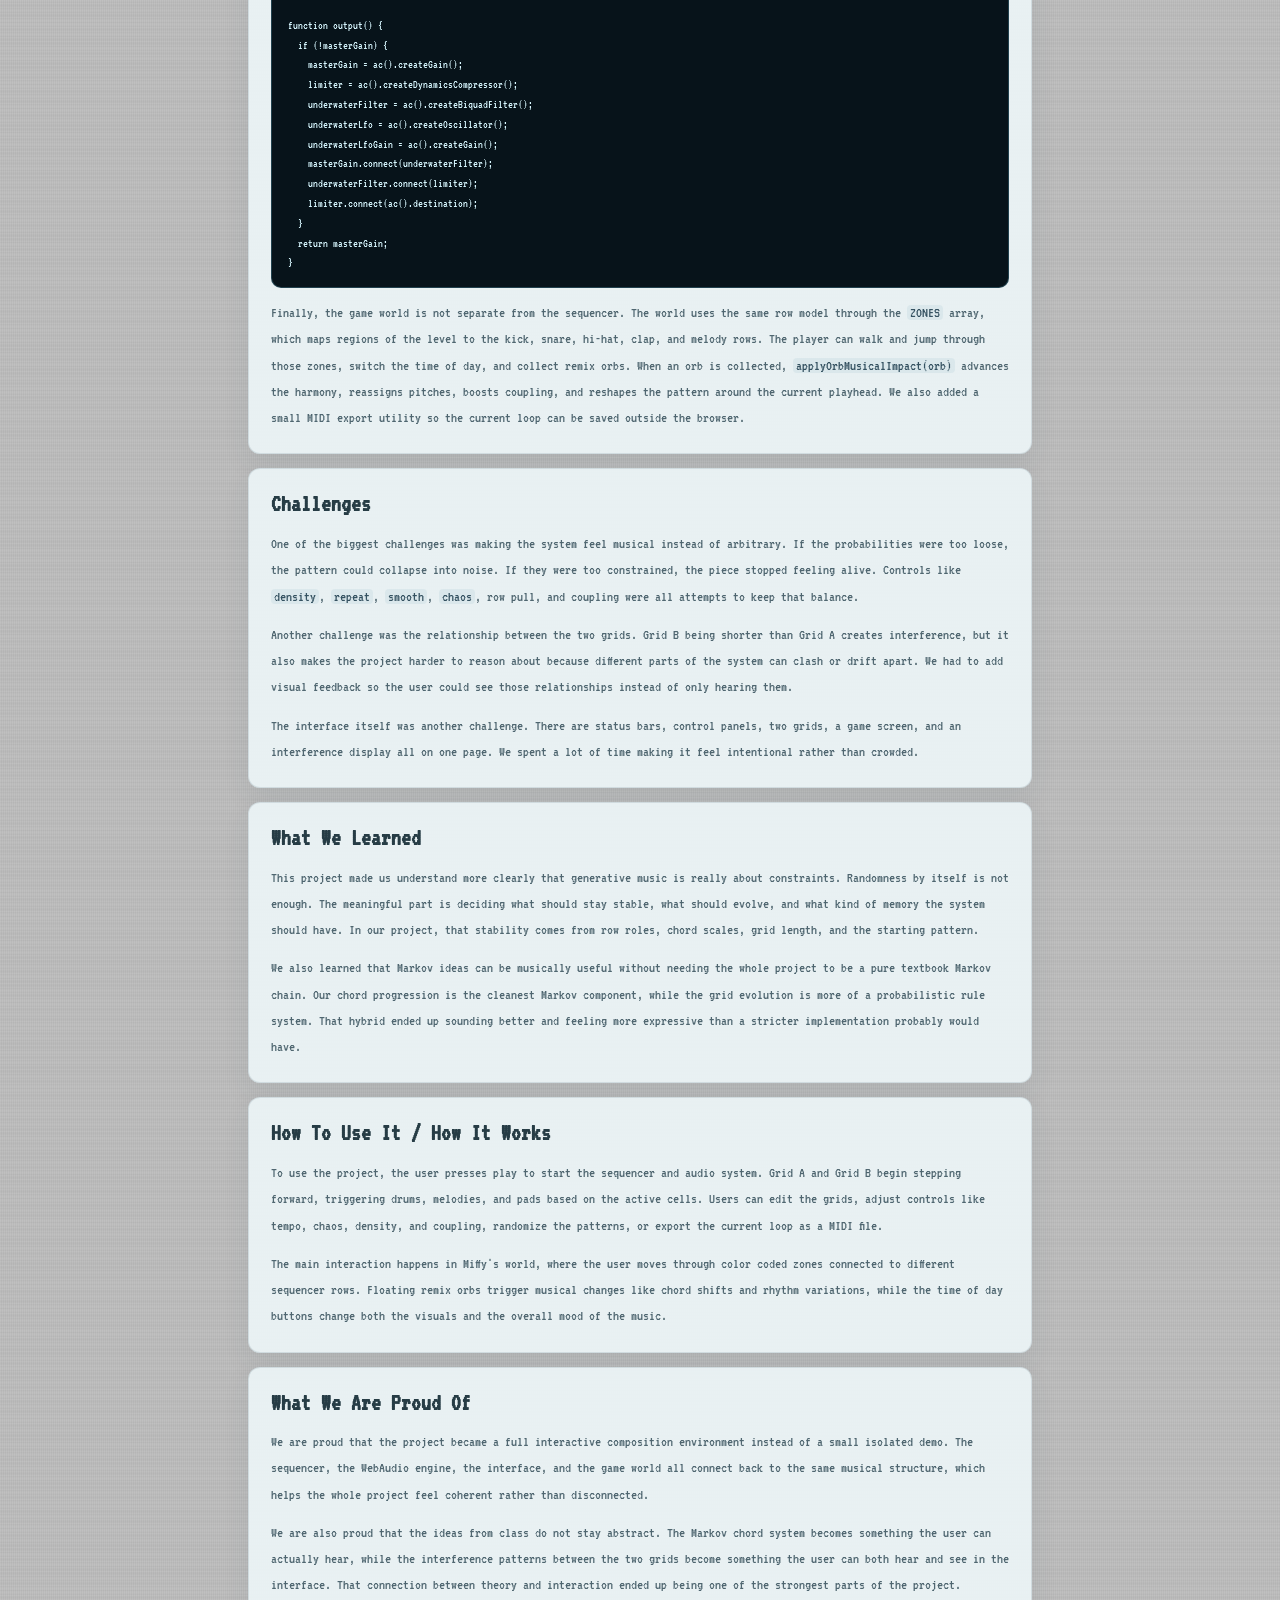
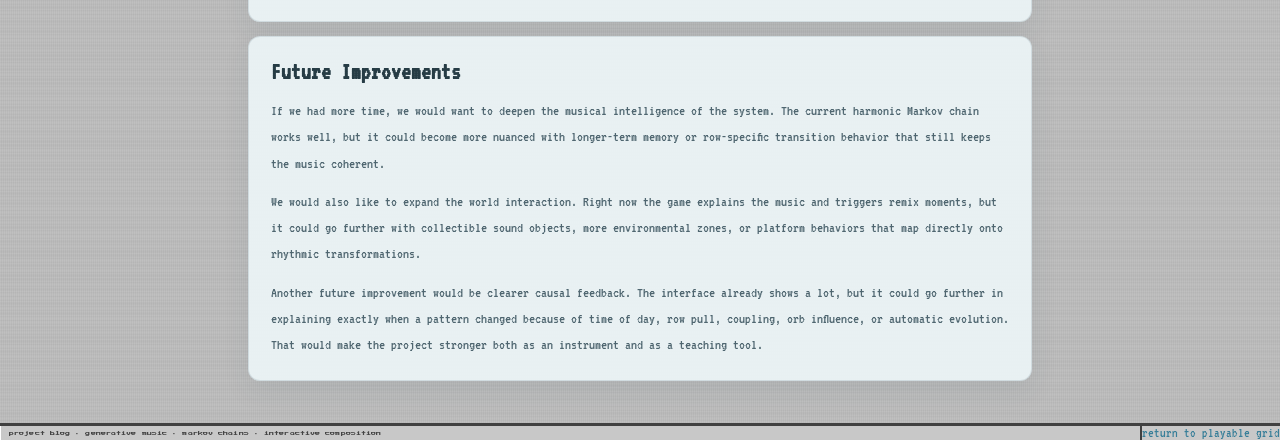
==== commit 532c3741: "export midi feature" ====
--- a/blog.html
+++ b/blog.html
@@ -182,7 +182,7 @@
   }
   return masterGain;
 }</code></pre>
-          <p>Finally, the game world is not separate from the sequencer. The world uses the same row model through the <code>ZONES</code> array, which maps regions of the level to the kick, snare, hi-hat, clap, and melody rows. The player can walk and jump through those zones, switch the time of day, and collect remix orbs. When an orb is collected, <code>applyOrbMusicalImpact(orb)</code> advances the harmony, reassigns pitches, boosts coupling, and reshapes the pattern around the current playhead.</p>
+          <p>Finally, the game world is not separate from the sequencer. The world uses the same row model through the <code>ZONES</code> array, which maps regions of the level to the kick, snare, hi-hat, clap, and melody rows. The player can walk and jump through those zones, switch the time of day, and collect remix orbs. When an orb is collected, <code>applyOrbMusicalImpact(orb)</code> advances the harmony, reassigns pitches, boosts coupling, and reshapes the pattern around the current playhead. We also added a small MIDI export utility so the current loop can be saved outside the browser.</p>
         </section>
 
         <section class="blog-card" id="challenges">
@@ -200,7 +200,7 @@
 
         <section class="blog-card" id="usage">
           <h2>How To Use It / How It Works</h2>
-          <p>To use the project, the user presses play to start the sequencer and audio system. Grid A and Grid B begin stepping forward, triggering drums, melodies, and pads based on the active cells. Users can edit the grids, adjust controls like tempo, chaos, density, and coupling, or randomize the patterns entirely.</p>
+          <p>To use the project, the user presses play to start the sequencer and audio system. Grid A and Grid B begin stepping forward, triggering drums, melodies, and pads based on the active cells. Users can edit the grids, adjust controls like tempo, chaos, density, and coupling, randomize the patterns, or export the current loop as a MIDI file.</p>
           <p>The main interaction happens in Miffy&apos;s world, where the user moves through color coded zones connected to different sequencer rows. Floating remix orbs trigger musical changes like chord shifts and rhythm variations, while the time of day buttons change both the visuals and the overall mood of the music.</p>
         </section>
 
